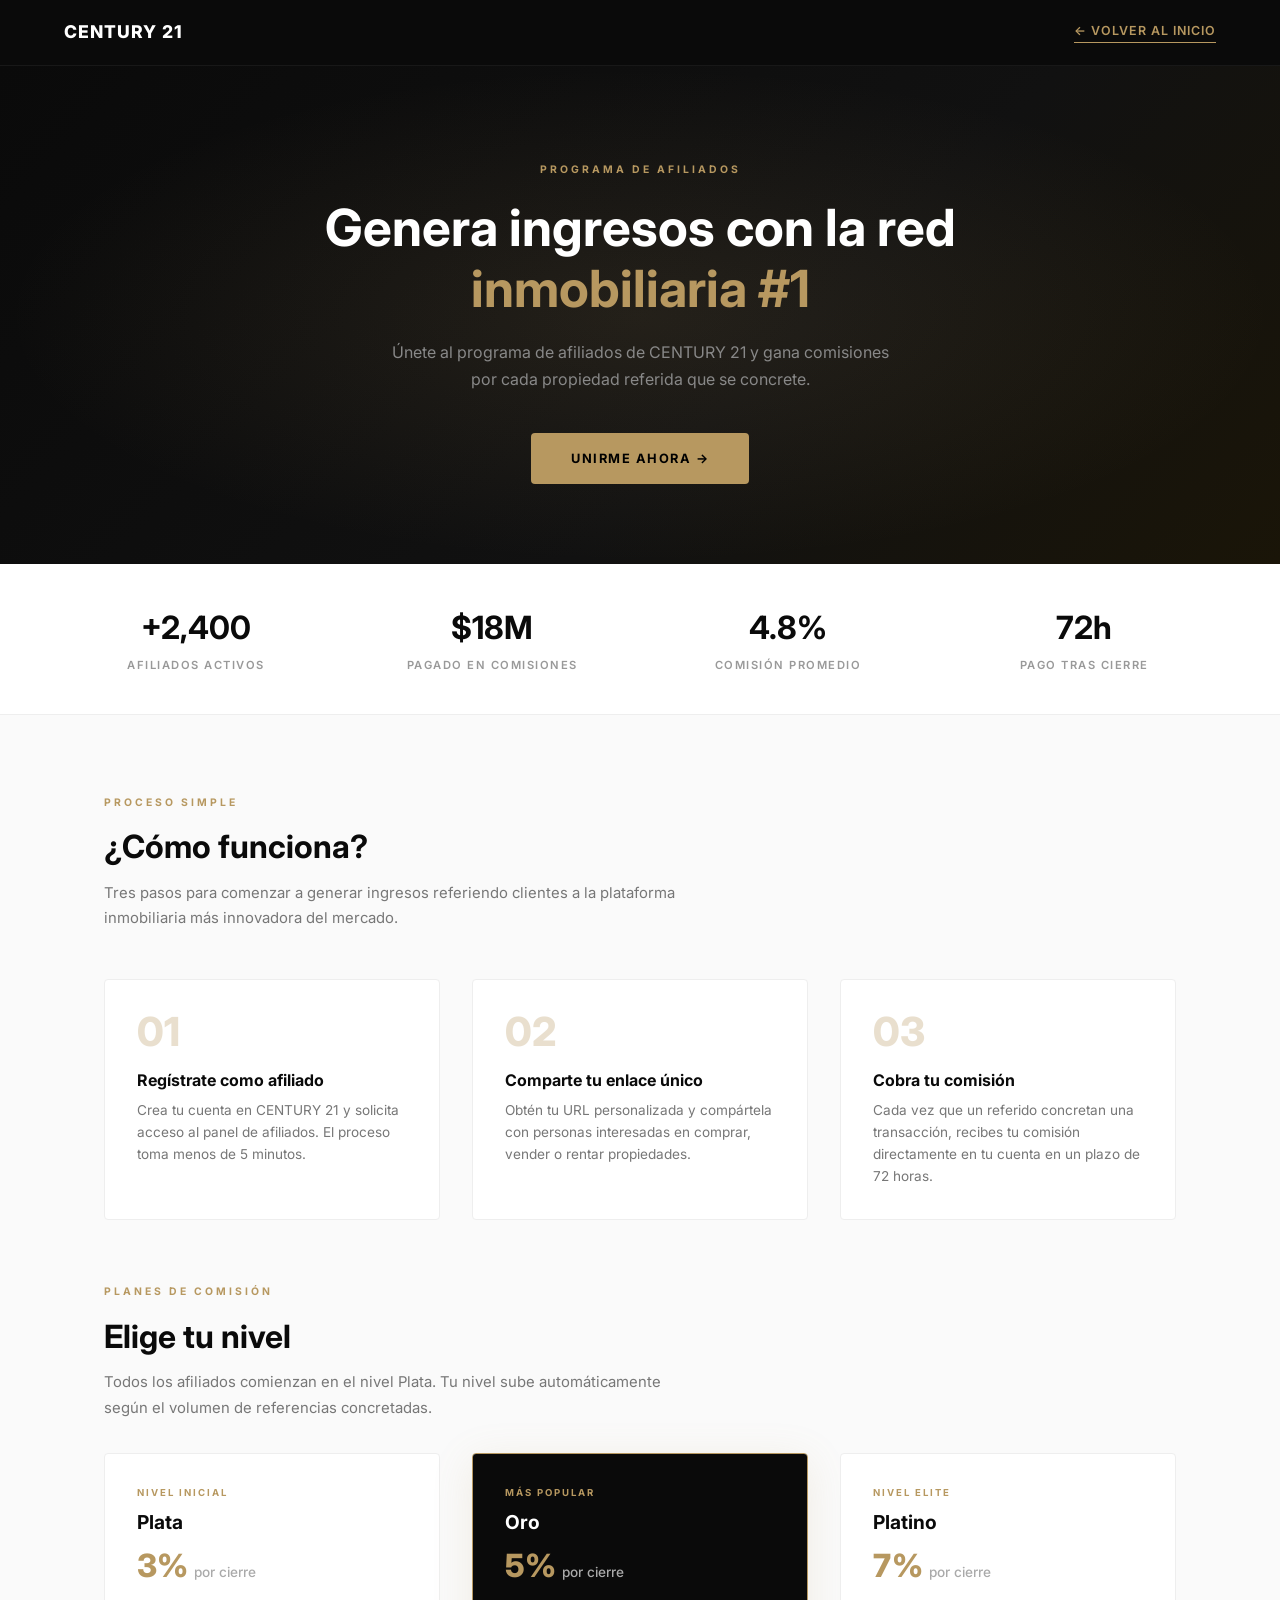
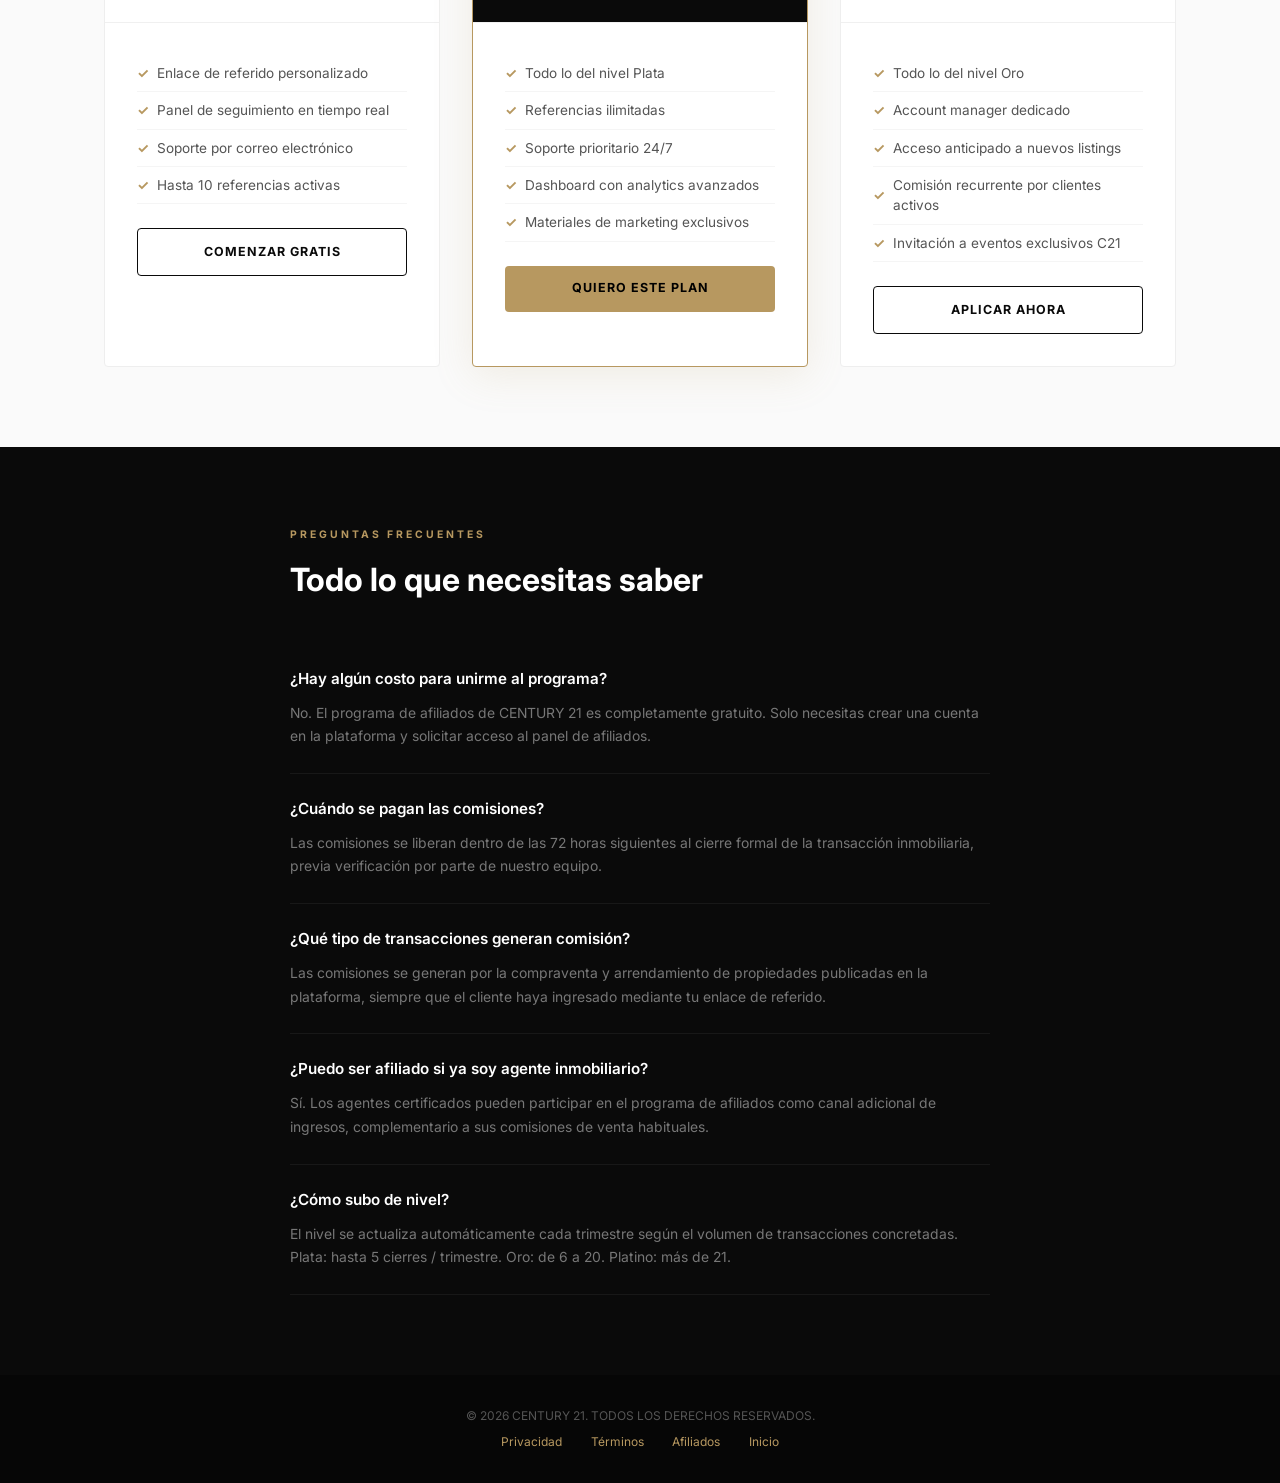
==== afiliados.html @ 6fc6cea0 "actualicé el archivo" ====
<!DOCTYPE html>
<html lang="es">
<head>
    <meta charset="UTF-8">
    <meta name="viewport" content="width=device-width, initial-scale=1.0">
    <title>Afiliados - CENTURY 21</title>
    <meta name="description" content="Programa de afiliados CENTURY 21. Únete a la red inmobiliaria más poderosa y genera ingresos recomendando propiedades.">
    <link rel="preconnect" href="https://fonts.googleapis.com">
    <link rel="preconnect" href="https://fonts.gstatic.com" crossorigin>
    <link href="https://fonts.googleapis.com/css2?family=Inter:wght@300;400;500;600;700&display=swap" rel="stylesheet">
    <link rel="stylesheet" href="styles.css">
    <style>
        :root { --gold: #B79860; --gold-hover: #a08550; --dark: #0A0A0A; }
        body { background: #fafafa; font-family: 'Inter', sans-serif; margin: 0; }

        /* NAV */
        .legal-nav {
            background: var(--dark);
            padding: 1.2rem 5%;
            display: flex;
            align-items: center;
            justify-content: space-between;
            position: sticky; top: 0; z-index: 100;
            border-bottom: 1px solid rgba(255,255,255,0.06);
        }
        .legal-nav-logo { color: #fff; font-weight: 800; font-size: 1.1rem; letter-spacing: 1px; text-decoration: none; }
        .legal-nav-back {
            color: var(--gold); font-size: 0.78rem; font-weight: 600;
            letter-spacing: 1px; text-decoration: none;
            border-bottom: 1px solid var(--gold); padding-bottom: 2px; transition: opacity 0.2s;
        }
        .legal-nav-back:hover { opacity: 0.7; }

        /* HERO */
        .af-hero {
            background: linear-gradient(135deg, var(--dark) 0%, #111 60%, #1a1508 100%);
            padding: 6rem 5% 5rem;
            text-align: center;
            position: relative;
            overflow: hidden;
        }
        .af-hero::before {
            content: '';
            position: absolute;
            inset: 0;
            background: radial-gradient(ellipse at center, rgba(183,152,96,0.12) 0%, transparent 70%);
        }
        .af-hero-label { font-size: 0.65rem; letter-spacing: 3px; font-weight: 700; color: var(--gold); margin-bottom: 1.2rem; position: relative; }
        .af-hero h1 { font-size: 3.2rem; color: #fff; font-weight: 700; margin-bottom: 1.2rem; line-height: 1.2; position: relative; }
        .af-hero h1 span { color: var(--gold); }
        .af-hero p { color: #888; font-size: 1rem; max-width: 500px; margin: 0 auto 2.5rem; line-height: 1.7; position: relative; }
        .af-cta {
            display: inline-block;
            background: var(--gold);
            color: #000;
            font-size: 0.8rem;
            font-weight: 700;
            letter-spacing: 1.5px;
            padding: 1rem 2.5rem;
            border-radius: 4px;
            text-decoration: none;
            transition: all 0.25s ease;
            position: relative;
        }
        .af-cta:hover { background: var(--gold-hover); transform: translateY(-2px); box-shadow: 0 10px 30px rgba(183,152,96,0.3); }

        /* STATS BAR */
        .af-stats {
            background: #fff;
            border-bottom: 1px solid #eee;
            padding: 2.5rem 5%;
            display: grid;
            grid-template-columns: repeat(4, 1fr);
            gap: 2rem;
            text-align: center;
        }
        .af-stat-num { font-size: 2rem; font-weight: 700; color: var(--dark); }
        .af-stat-label { font-size: 0.7rem; letter-spacing: 1.5px; color: #999; margin-top: 0.3rem; font-weight: 600; }

        /* CÓMO FUNCIONA */
        .af-section { padding: 5rem 5%; max-width: 1200px; margin: 0 auto; }
        .af-section-label { font-size: 0.65rem; letter-spacing: 3px; font-weight: 700; color: var(--gold); margin-bottom: 0.8rem; }
        .af-section h2 { font-size: 2rem; font-weight: 700; color: var(--dark); margin-bottom: 0.6rem; }
        .af-section > p { color: #777; font-size: 0.93rem; line-height: 1.7; max-width: 600px; margin-bottom: 3rem; }

        .steps-grid {
            display: grid;
            grid-template-columns: repeat(3, 1fr);
            gap: 2rem;
            margin-bottom: 4rem;
        }
        .step-card {
            background: #fff;
            border: 1px solid #eee;
            padding: 2rem;
            border-radius: 4px;
            transition: box-shadow 0.2s, transform 0.2s;
        }
        .step-card:hover { box-shadow: 0 12px 40px rgba(0,0,0,0.08); transform: translateY(-4px); }
        .step-num {
            font-size: 2.5rem;
            font-weight: 800;
            color: var(--gold);
            opacity: 0.3;
            line-height: 1;
            margin-bottom: 1rem;
        }
        .step-card h3 { font-size: 1rem; font-weight: 700; color: var(--dark); margin-bottom: 0.5rem; }
        .step-card p { font-size: 0.85rem; color: #777; line-height: 1.6; margin: 0; }

        /* PLANES */
        .plans-grid {
            display: grid;
            grid-template-columns: repeat(3, 1fr);
            gap: 2rem;
        }
        .plan-card {
            border: 1px solid #eee;
            border-radius: 4px;
            overflow: hidden;
            background: #fff;
            transition: box-shadow 0.2s;
        }
        .plan-card:hover { box-shadow: 0 16px 50px rgba(0,0,0,0.1); }
        .plan-card.featured {
            border-color: var(--gold);
            box-shadow: 0 8px 40px rgba(183,152,96,0.15);
        }
        .plan-header {
            padding: 2rem;
            border-bottom: 1px solid #f0f0f0;
        }
        .plan-card.featured .plan-header { background: var(--dark); }
        .plan-tag {
            font-size: 0.6rem;
            letter-spacing: 2px;
            font-weight: 700;
            color: var(--gold);
            margin-bottom: 0.5rem;
        }
        .plan-name {
            font-size: 1.2rem;
            font-weight: 700;
            color: var(--dark);
            margin-bottom: 0.3rem;
        }
        .plan-card.featured .plan-name { color: #fff; }
        .plan-commission {
            font-size: 2rem;
            font-weight: 800;
            color: var(--gold);
        }
        .plan-commission span { font-size: 0.85rem; font-weight: 500; color: #aaa; }
        .plan-body { padding: 2rem; }
        .plan-features { list-style: none; padding: 0; margin: 0 0 1.5rem; }
        .plan-features li {
            font-size: 0.85rem;
            color: #555;
            padding: 0.5rem 0;
            border-bottom: 1px solid #f5f5f5;
            display: flex;
            align-items: center;
            gap: 0.5rem;
        }
        .plan-features li::before { content: '✓'; color: var(--gold); font-weight: 700; }
        .plan-btn {
            display: block;
            text-align: center;
            padding: 0.85rem;
            font-size: 0.78rem;
            font-weight: 700;
            letter-spacing: 1px;
            border-radius: 4px;
            text-decoration: none;
            transition: all 0.2s;
        }
        .plan-btn-outline {
            border: 1px solid var(--dark);
            color: var(--dark);
        }
        .plan-btn-outline:hover { background: var(--dark); color: #fff; }
        .plan-btn-gold { background: var(--gold); color: #000; }
        .plan-btn-gold:hover { background: var(--gold-hover); }

        /* FAQ */
        .af-faq { padding: 5rem 5%; background: var(--dark); }
        .af-faq-inner { max-width: 700px; margin: 0 auto; }
        .af-faq .af-section-label { color: var(--gold); }
        .af-faq h2 { color: #fff; font-size: 2rem; margin-bottom: 2.5rem; }
        .faq-item { border-bottom: 1px solid rgba(255,255,255,0.06); padding: 1.5rem 0; }
        .faq-q { font-size: 0.95rem; font-weight: 600; color: #fff; margin-bottom: 0.7rem; }
        .faq-a { font-size: 0.87rem; color: #777; line-height: 1.7; }

        /* FOOTER */
        .legal-footer {
            background: #060606;
            color: #555;
            text-align: center;
            padding: 2rem 5%;
            font-size: 0.75rem;
        }
        .legal-footer a { color: var(--gold); text-decoration: none; margin: 0 0.8rem; }

        @media (max-width: 768px) {
            .af-stats      { grid-template-columns: 1fr 1fr; }
            .steps-grid    { grid-template-columns: 1fr; }
            .plans-grid    { grid-template-columns: 1fr; }
            .af-hero h1    { font-size: 2rem; }
        }
    </style>
</head>
<body>

    <nav class="legal-nav">
        <a href="index.html" class="legal-nav-logo">CENTURY 21</a>
        <a href="index.html" class="legal-nav-back">← VOLVER AL INICIO</a>
    </nav>

    <!-- Hero -->
    <section class="af-hero">
        <div class="af-hero-label">PROGRAMA DE AFILIADOS</div>
        <h1>Genera ingresos con la red<br><span>inmobiliaria #1</span></h1>
        <p>Únete al programa de afiliados de CENTURY 21 y gana comisiones por cada propiedad referida que se concrete.</p>
        <a href="register.html" class="af-cta">UNIRME AHORA →</a>
    </section>

    <!-- Stats -->
    <div class="af-stats">
        <div>
            <div class="af-stat-num">+2,400</div>
            <div class="af-stat-label">AFILIADOS ACTIVOS</div>
        </div>
        <div>
            <div class="af-stat-num">$18M</div>
            <div class="af-stat-label">PAGADO EN COMISIONES</div>
        </div>
        <div>
            <div class="af-stat-num">4.8%</div>
            <div class="af-stat-label">COMISIÓN PROMEDIO</div>
        </div>
        <div>
            <div class="af-stat-num">72h</div>
            <div class="af-stat-label">PAGO TRAS CIERRE</div>
        </div>
    </div>

    <!-- Cómo funciona -->
    <section class="af-section">
        <div class="af-section-label">PROCESO SIMPLE</div>
        <h2>¿Cómo funciona?</h2>
        <p>Tres pasos para comenzar a generar ingresos referiendo clientes a la plataforma inmobiliaria más innovadora del mercado.</p>

        <div class="steps-grid">
            <div class="step-card">
                <div class="step-num">01</div>
                <h3>Regístrate como afiliado</h3>
                <p>Crea tu cuenta en CENTURY 21 y solicita acceso al panel de afiliados. El proceso toma menos de 5 minutos.</p>
            </div>
            <div class="step-card">
                <div class="step-num">02</div>
                <h3>Comparte tu enlace único</h3>
                <p>Obtén tu URL personalizada y compártela con personas interesadas en comprar, vender o rentar propiedades.</p>
            </div>
            <div class="step-card">
                <div class="step-num">03</div>
                <h3>Cobra tu comisión</h3>
                <p>Cada vez que un referido concretan una transacción, recibes tu comisión directamente en tu cuenta en un plazo de 72 horas.</p>
            </div>
        </div>

        <!-- Planes -->
        <div class="af-section-label">PLANES DE COMISIÓN</div>
        <h2>Elige tu nivel</h2>
        <p style="margin-bottom: 2rem;">Todos los afiliados comienzan en el nivel Plata. Tu nivel sube automáticamente según el volumen de referencias concretadas.</p>

        <div class="plans-grid">
            <div class="plan-card">
                <div class="plan-header">
                    <div class="plan-tag">NIVEL INICIAL</div>
                    <div class="plan-name">Plata</div>
                    <div class="plan-commission">3% <span>por cierre</span></div>
                </div>
                <div class="plan-body">
                    <ul class="plan-features">
                        <li>Enlace de referido personalizado</li>
                        <li>Panel de seguimiento en tiempo real</li>
                        <li>Soporte por correo electrónico</li>
                        <li>Hasta 10 referencias activas</li>
                    </ul>
                    <a href="register.html" class="plan-btn plan-btn-outline">COMENZAR GRATIS</a>
                </div>
            </div>

            <div class="plan-card featured">
                <div class="plan-header">
                    <div class="plan-tag">MÁS POPULAR</div>
                    <div class="plan-name">Oro</div>
                    <div class="plan-commission">5% <span>por cierre</span></div>
                </div>
                <div class="plan-body">
                    <ul class="plan-features">
                        <li>Todo lo del nivel Plata</li>
                        <li>Referencias ilimitadas</li>
                        <li>Soporte prioritario 24/7</li>
                        <li>Dashboard con analytics avanzados</li>
                        <li>Materiales de marketing exclusivos</li>
                    </ul>
                    <a href="register.html" class="plan-btn plan-btn-gold">QUIERO ESTE PLAN</a>
                </div>
            </div>

            <div class="plan-card">
                <div class="plan-header">
                    <div class="plan-tag">NIVEL ELITE</div>
                    <div class="plan-name">Platino</div>
                    <div class="plan-commission">7% <span>por cierre</span></div>
                </div>
                <div class="plan-body">
                    <ul class="plan-features">
                        <li>Todo lo del nivel Oro</li>
                        <li>Account manager dedicado</li>
                        <li>Acceso anticipado a nuevos listings</li>
                        <li>Comisión recurrente por clientes activos</li>
                        <li>Invitación a eventos exclusivos C21</li>
                    </ul>
                    <a href="register.html" class="plan-btn plan-btn-outline">APLICAR AHORA</a>
                </div>
            </div>
        </div>
    </section>

    <!-- FAQ -->
    <section class="af-faq">
        <div class="af-faq-inner">
            <div class="af-section-label">PREGUNTAS FRECUENTES</div>
            <h2>Todo lo que necesitas saber</h2>

            <div class="faq-item">
                <div class="faq-q">¿Hay algún costo para unirme al programa?</div>
                <div class="faq-a">No. El programa de afiliados de CENTURY 21 es completamente gratuito. Solo necesitas crear una cuenta en la plataforma y solicitar acceso al panel de afiliados.</div>
            </div>
            <div class="faq-item">
                <div class="faq-q">¿Cuándo se pagan las comisiones?</div>
                <div class="faq-a">Las comisiones se liberan dentro de las 72 horas siguientes al cierre formal de la transacción inmobiliaria, previa verificación por parte de nuestro equipo.</div>
            </div>
            <div class="faq-item">
                <div class="faq-q">¿Qué tipo de transacciones generan comisión?</div>
                <div class="faq-a">Las comisiones se generan por la compraventa y arrendamiento de propiedades publicadas en la plataforma, siempre que el cliente haya ingresado mediante tu enlace de referido.</div>
            </div>
            <div class="faq-item">
                <div class="faq-q">¿Puedo ser afiliado si ya soy agente inmobiliario?</div>
                <div class="faq-a">Sí. Los agentes certificados pueden participar en el programa de afiliados como canal adicional de ingresos, complementario a sus comisiones de venta habituales.</div>
            </div>
            <div class="faq-item">
                <div class="faq-q">¿Cómo subo de nivel?</div>
                <div class="faq-a">El nivel se actualiza automáticamente cada trimestre según el volumen de transacciones concretadas. Plata: hasta 5 cierres / trimestre. Oro: de 6 a 20. Platino: más de 21.</div>
            </div>
        </div>
    </section>

    <footer class="legal-footer">
        <p>&copy; 2026 CENTURY 21. TODOS LOS DERECHOS RESERVADOS.</p>
        <p style="margin-top:0.5rem;">
            <a href="privacidad.html">Privacidad</a>
            <a href="terminos.html">Términos</a>
            <a href="afiliados.html">Afiliados</a>
            <a href="index.html">Inicio</a>
        </p>
    </footer>

</body>
</html>
---- styles.css ----
:root {
    --gold: #B79860;
    --gold-hover: #9c8050;
    --dark-gray: #1a1a1a;
    --medium-gray: #333333;
    --light-gray: #f5f5f5;
    --border-gray: #e0e0e0;
    --white: #ffffff;
    --black: #000000;
    --ai-bg: #2C2C2C;
    --ai-panel: #1A1A1A;
}

* {
    margin: 0;
    padding: 0;
    box-sizing: border-box;
}

body {
    font-family: 'Inter', sans-serif;
    color: var(--dark-gray);
    background-color: var(--white);
    line-height: 1.5;
}

a {
    text-decoration: none;
    color: inherit;
}

/* ==========================================================================
   LOGIN PAGE (ESTATE ARCHITECT)
   ========================================================================== */
.login-body {
    background-color: var(--white);
    height: 100vh;
    overflow: hidden;
}

.login-container {
    display: flex;
    height: 100vh;
}

/* Left Side - Image */
.login-left {
    flex: 1.2;
    background: url('https://images.unsplash.com/photo-1600596542815-ffad4c1539a9?q=80&w=2000&auto=format&fit=crop') no-repeat center center/cover;
    position: relative;
    display: flex;
    flex-direction: column;
    justify-content: space-between;
    padding: 4rem;
    color: var(--white);
}

.login-left::before {
    content: '';
    position: absolute;
    top: 0;
    left: 0;
    right: 0;
    bottom: 0;
    background: linear-gradient(to right, rgba(0, 0, 0, 0.6) 0%, rgba(0, 0, 0, 0.2) 100%);
    z-index: 1;
}

.login-left-content {
    position: relative;
    z-index: 2;
    margin-top: auto;
    margin-bottom: auto;
    max-width: 600px;
}

.login-left-content h1 {
    font-size: 3.5rem;
    font-weight: 700;
    line-height: 1.1;
    margin-bottom: 1.5rem;
}

.login-left-content p {
    font-size: 1.1rem;
    opacity: 0.9;
    margin-bottom: 3rem;
    max-width: 450px;
}

.private-collection {
    display: flex;
    align-items: center;
    font-size: 0.8rem;
    letter-spacing: 2px;
    font-weight: 600;
}

.private-collection .line {
    width: 40px;
    height: 1px;
    background-color: var(--gold);
    margin-right: 15px;
}

.login-footer {
    position: relative;
    z-index: 2;
    font-size: 0.7rem;
    letter-spacing: 1px;
    opacity: 0.6;
}

/* Right Side - Form */
.login-right {
    flex: 0.8;
    background-color: var(--white);
    display: flex;
    align-items: center;
    justify-content: center;
    padding: 3rem;
}

.login-form-container {
    width: 100%;
    max-width: 400px;
}

.login-logo {
    margin-bottom: 4rem;
}

.login-logo h2 {
    font-size: 1.5rem;
    font-weight: 700;
    letter-spacing: 1px;
}

.logo-underline {
    width: 30px;
    height: 2px;
    background-color: var(--gold);
    margin-top: 5px;
}

.login-header {
    margin-bottom: 2.5rem;
}

.login-header h3 {
    font-size: 1.5rem;
    font-weight: 600;
    margin-bottom: 0.5rem;
}

.login-header p {
    color: #666;
    font-size: 0.9rem;
}

.form-group {
    margin-bottom: 1.5rem;
}

.label-row {
    display: flex;
    justify-content: space-between;
    align-items: center;
}

.form-group label {
    display: block;
    font-size: 0.75rem;
    font-weight: 700;
    letter-spacing: 1px;
    margin-bottom: 0.5rem;
}

.forgot-link {
    font-size: 0.7rem;
    color: var(--gold);
    font-weight: 600;
}

.form-group input {
    width: 100%;
    padding: 0.8rem 0;
    border: none;
    border-bottom: 1px solid var(--border-gray);
    font-size: 1rem;
    font-family: inherit;
    outline: none;
    transition: border-color 0.3s;
}

.form-group input:focus {
    border-bottom-color: var(--dark-gray);
}

.btn-login {
    width: 100%;
    background: linear-gradient(135deg, var(--gold) 0%, var(--gold-hover) 100%);
    color: var(--white);
    border: none;
    border-radius: 6px;
    padding: 1rem;
    font-size: 0.85rem;
    font-weight: 700;
    letter-spacing: 1px;
    cursor: pointer;
    margin-top: 1rem;
    transition: all 0.3s ease;
    box-shadow: 0 4px 15px rgba(183, 152, 96, 0.3);
}

.btn-login:hover {
    background: linear-gradient(135deg, var(--gold-hover) 0%, #856a3e 100%);
    box-shadow: 0 6px 20px rgba(183, 152, 96, 0.4);
    transform: translateY(-2px);
}

.divider {
    text-align: center;
    margin: 2rem 0;
    position: relative;
}

.divider::before {
    content: '';
    position: absolute;
    top: 50%;
    left: 0;
    right: 0;
    height: 1px;
    background-color: var(--border-gray);
    z-index: 1;
}

.divider span {
    background-color: var(--white);
    padding: 0 15px;
    color: #999;
    font-size: 0.7rem;
    letter-spacing: 1px;
    position: relative;
    z-index: 2;
}

.social-login {
    display: flex;
    gap: 1rem;
}

.btn-social {
    flex: 1;
    display: flex;
    align-items: center;
    justify-content: center;
    gap: 10px;
    background: var(--white);
    border: 1px solid var(--border-gray);
    border-radius: 6px;
    padding: 0.8rem;
    font-size: 0.8rem;
    font-weight: 600;
    cursor: pointer;
    transition: all 0.3s ease;
    box-shadow: 0 2px 8px rgba(0, 0, 0, 0.04);
}

.btn-social:hover {
    background: var(--light-gray);
    box-shadow: 0 4px 12px rgba(0, 0, 0, 0.08);
    transform: translateY(-1px);
}

.apply-membership {
    text-align: center;
    margin-top: 3rem;
    font-size: 0.85rem;
    color: #666;
}

.apply-membership a {
    color: var(--dark-gray);
    font-weight: 600;
    text-decoration: underline;
}

/* ==========================================================================
   HOME PAGE (LUXE ESTATE - LIGHT THEME)
   ========================================================================== */
.navbar-light {
    display: flex;
    justify-content: space-between;
    align-items: center;
    padding: 1.5rem 5%;
    background-color: var(--white);
    border-bottom: 1px solid var(--border-gray);
    position: sticky;
    top: 0;
    z-index: 100;
}

.logo-light {
    font-size: 1.4rem;
    font-weight: 800;
    letter-spacing: -0.5px;
}

.nav-links-light {
    display: flex;
    list-style: none;
    gap: 2rem;
}

.nav-links-light a {
    font-size: 0.85rem;
    font-weight: 600;
    letter-spacing: 1px;
    color: var(--dark-gray);
}

.nav-actions {
    display: flex;
    align-items: center;
    gap: 1.5rem;
}

.btn-gold {
    background: linear-gradient(135deg, var(--gold) 0%, var(--gold-hover) 100%);
    color: var(--white);
    border: none;
    border-radius: 6px;
    padding: 0.6rem 1.5rem;
    font-size: 0.85rem;
    font-weight: 700;
    letter-spacing: 1px;
    cursor: pointer;
    transition: all 0.3s ease;
    box-shadow: 0 4px 15px rgba(183, 152, 96, 0.3);
}

.btn-gold:hover {
    background: linear-gradient(135deg, var(--gold-hover) 0%, #856a3e 100%);
    box-shadow: 0 6px 20px rgba(183, 152, 96, 0.4);
    transform: translateY(-2px);
}

.user-icon {
    color: var(--dark-gray);
}

/* Hero Light */
.hero-light {
    height: 70vh;
    min-height: 500px;
    background: url('https://images.unsplash.com/photo-1512917774080-9991f1c4c750?q=80&w=2000&auto=format&fit=crop') no-repeat center center/cover;
    position: relative;
    display: flex;
    align-items: center;
    justify-content: center;
}

.hero-overlay {
    position: absolute;
    top: 0;
    left: 0;
    right: 0;
    bottom: 0;
    background: rgba(0, 0, 0, 0.3);
}

.hero-content-light {
    position: relative;
    z-index: 2;
    text-align: center;
    width: 100%;
    max-width: 800px;
}

.hero-content-light h1 {
    color: var(--white);
    font-size: 3rem;
    font-weight: 700;
    margin-bottom: 2rem;
}

.main-search-wrapper {
    display: flex;
    flex-direction: column;
    align-items: center;
    gap: 1.5rem;
}

.search-bar-white {
    background: var(--white);
    width: 100%;
    max-width: 600px;
    display: flex;
    align-items: center;
    padding: 0.5rem;
    border-radius: 4px;
    cursor: pointer;
}

.search-icon-dark {
    width: 20px;
    height: 20px;
    margin: 0 15px;
    color: var(--dark-gray);
}

.search-bar-white input {
    flex: 1;
    border: none;
    outline: none;
    font-size: 1.1rem;
    font-family: inherit;
    cursor: pointer;
}

.btn-dark-search {
    background: linear-gradient(135deg, var(--dark-gray) 0%, #000 100%);
    color: var(--white);
    border: none;
    border-radius: 6px;
    padding: 0.8rem 2rem;
    font-weight: 700;
    letter-spacing: 1px;
    cursor: pointer;
    transition: all 0.3s ease;
    box-shadow: 0 4px 15px rgba(0, 0, 0, 0.3);
}

.btn-dark-search:hover {
    background: #000;
    box-shadow: 0 6px 20px rgba(0, 0, 0, 0.4);
    transform: translateY(-2px);
}

/* Advanced filters */
.advanced-filters {
    display: flex;
    gap: 10px;
    width: 100%;
    max-width: 800px;
    margin-top: -5px;
    justify-content: center;
    flex-wrap: wrap;
}

.filter-select {
    padding: 0.6rem 1rem;
    border: 1px solid rgba(255, 255, 255, 0.3);
    background: rgba(0, 0, 0, 0.4);
    color: var(--white);
    border-radius: 4px;
    font-size: 0.85rem;
    font-family: inherit;
    outline: none;
    cursor: pointer;
    backdrop-filter: blur(5px);
    appearance: none;
    background-image: url("data:image/svg+xml,%3Csvg xmlns='http://www.w3.org/2000/svg' width='12' height='12' viewBox='0 0 24 24' fill='none' stroke='white' stroke-width='2'%3E%3Cpolyline points='6 9 12 15 18 9'%3E%3C/polyline%3E%3C/svg%3E");
    background-repeat: no-repeat;
    background-position: right 10px center;
    padding-right: 30px;
    transition: all 0.3s;
}

.filter-select:hover {
    background: rgba(0, 0, 0, 0.6);
    border-color: rgba(255, 255, 255, 0.5);
}

.filter-select option {
    background: var(--dark-gray);
    color: var(--white);
}

.btn-gold-search {
    background: linear-gradient(135deg, var(--gold) 0%, var(--gold-hover) 100%);
    color: var(--white);
    border: none;
    border-radius: 4px;
    padding: 0.6rem 1.5rem;
    font-weight: 700;
    font-size: 0.85rem;
    letter-spacing: 1px;
    cursor: pointer;
    transition: all 0.3s ease;
}

.btn-gold-search:hover {
    transform: translateY(-1px);
    box-shadow: 0 4px 10px rgba(183, 152, 96, 0.4);
}

.filter-buttons {
    display: flex;
    gap: 1rem;
}

.filter-btn {
    background: transparent;
    border: 1px solid rgba(255, 255, 255, 0.5);
    color: var(--white);
    padding: 0.6rem 2rem;
    font-size: 0.8rem;
    font-weight: 600;
    letter-spacing: 1px;
    cursor: pointer;
    transition: all 0.3s;
}

.filter-btn.active,
.filter-btn:hover {
    background: var(--gold);
    border-color: var(--gold);
}

/* Featured Section */
.featured-section {
    padding: 5rem 5%;
    max-width: 1400px;
    margin: 0 auto;
    background: #FAFAFA;
}

.featured-header {
    display: flex;
    justify-content: space-between;
    align-items: flex-end;
    margin-bottom: 3rem;
}

.featured-header h2 {
    font-size: 1.2rem;
    letter-spacing: 2px;
    margin-bottom: 0.5rem;
}

.featured-header p {
    color: #666;
    font-size: 0.9rem;
}

.view-all {
    font-size: 0.8rem;
    font-weight: 700;
    letter-spacing: 1px;
    border-bottom: 1px solid var(--dark-gray);
    padding-bottom: 2px;
}

/* Asymmetric Grid */
.asymmetric-grid {
    display: grid;
    grid-template-columns: 2fr 1fr;
    gap: 2rem;
}

.property-card-large {
    background: var(--white);
    border: 1px solid var(--border-gray);
    display: flex;
    flex-direction: column;
}

.card-img-large {
    position: relative;
    height: 400px;
}

.card-img-large img {
    width: 100%;
    height: 100%;
    object-fit: cover;
}

.badge-black {
    position: absolute;
    top: 20px;
    left: 20px;
    background: var(--dark-gray);
    color: var(--white);
    padding: 5px 10px;
    font-size: 0.7rem;
    font-weight: 700;
    letter-spacing: 1px;
}

.card-info-large {
    padding: 2rem;
}

.card-price-row {
    display: flex;
    justify-content: space-between;
    align-items: center;
    margin-bottom: 0.5rem;
}

.card-price-row h3 {
    font-size: 1.8rem;
    font-weight: 600;
}

.heart-icon {
    cursor: pointer;
    color: var(--dark-gray);
}

.card-info-large p {
    color: #666;
    margin-bottom: 2rem;
}

.card-amenities {
    display: flex;
    gap: 2rem;
    border-top: 1px solid var(--border-gray);
    padding-top: 1.5rem;
    font-size: 0.8rem;
    font-weight: 600;
    color: var(--dark-gray);
}

.small-cards-wrapper {
    display: flex;
    flex-direction: column;
    gap: 2rem;
}

.property-card-small {
    background: var(--white);
    border: 1px solid var(--border-gray);
}

.card-img-small {
    position: relative;
    height: 200px;
}

.card-img-small img {
    width: 100%;
    height: 100%;
    object-fit: cover;
}

.badge-gold {
    position: absolute;
    top: 15px;
    left: 15px;
    background: var(--gold);
    color: var(--white);
    padding: 3px 8px;
    font-size: 0.65rem;
    font-weight: 700;
    letter-spacing: 1px;
}

.card-info-small {
    padding: 1.5rem;
}

.card-info-small h4 {
    font-size: 1.3rem;
    margin-bottom: 0.2rem;
}

.card-info-small p {
    font-size: 0.85rem;
    color: #666;
    margin-bottom: 1rem;
}

.card-amenities-small {
    display: flex;
    gap: 1rem;
    font-size: 0.7rem;
    font-weight: 600;
    color: #888;
}

/* Footer Light */
.footer-dark {
    background-color: #0A0A0A;
    color: var(--white);
    padding: 4rem 5%;
}

.footer-container {
    display: flex;
    justify-content: space-between;
    align-items: center;
    font-size: 0.7rem;
    letter-spacing: 1px;
}

.footer-logo {
    font-weight: 800;
    font-size: 1.2rem;
    letter-spacing: 0;
}

.footer-links {
    display: flex;
    gap: 2rem;
}

.footer-links a {
    color: #888;
    transition: color 0.3s;
}

.footer-links a:hover {
    color: var(--white);
}

.footer-copy {
    color: #555;
}

/* ==========================================================================
   AI SEMANTIC SEARCH MODAL (DARK THEME)
   ========================================================================== */
.ai-modal {
    position: fixed;
    top: 0;
    left: 0;
    right: 0;
    bottom: 0;
    background-color: var(--ai-bg);
    color: var(--white);
    z-index: 999;
    display: flex;
    flex-direction: column;
    opacity: 1;
    transition: opacity 0.3s ease;
}

.ai-modal.hidden {
    opacity: 0;
    pointer-events: none;
}

.ai-modal-content {
    width: 100%;
    height: 100%;
    display: flex;
    flex-direction: column;
    position: relative;
}

.close-modal {
    position: absolute;
    top: 20px;
    right: 30px;
    background: transparent;
    border: none;
    color: var(--white);
    font-size: 2rem;
    cursor: pointer;
    z-index: 10;
}

.ai-header {
    display: flex;
    justify-content: space-between;
    padding: 1.5rem 5%;
    border-bottom: 1px solid rgba(255, 255, 255, 0.05);
}

.logo-white {
    font-size: 1.4rem;
    font-weight: 800;
}

.nav-links-ai {
    display: flex;
    gap: 2rem;
    font-size: 0.85rem;
    font-weight: 600;
    letter-spacing: 1px;
    color: #888;
}

.nav-links-ai .active {
    color: var(--gold);
    border-bottom: 2px solid var(--gold);
    padding-bottom: 1.5rem;
    margin-bottom: -1.5rem;
}

.ai-body {
    flex: 1;
    display: flex;
    flex-direction: column;
    align-items: center;
    justify-content: center;
    padding: 2rem 5%;
    max-width: 800px;
    margin: 0 auto;
    text-align: center;
}

.ai-body h2 {
    font-size: 3.5rem;
    font-weight: 700;
    margin-bottom: 1rem;
}

.ai-body p {
    font-size: 1.1rem;
    color: #aaa;
    margin-bottom: 3rem;
    max-width: 600px;
}

.ai-search-box {
    background: var(--ai-panel);
    border: 1px solid rgba(255, 255, 255, 0.1);
    border-radius: 8px;
    display: flex;
    align-items: center;
    width: 100%;
    padding: 0.5rem 1rem;
    margin-bottom: 2rem;
    box-shadow: 0 10px 30px rgba(0, 0, 0, 0.5);
}

.ai-search-box input {
    flex: 1;
    background: transparent;
    border: none;
    color: var(--white);
    font-size: 1.1rem;
    padding: 0.8rem 1rem;
    outline: none;
    font-family: inherit;
}

.btn-arrow-gold {
    background: var(--gold);
    border: none;
    border-radius: 4px;
    width: 40px;
    height: 40px;
    display: flex;
    align-items: center;
    justify-content: center;
    cursor: pointer;
    transition: background 0.3s;
}

.btn-arrow-gold:hover {
    background: var(--gold-hover);
}

/* Matches Panel */
.semantic-matches {
    width: 100%;
    background: var(--ai-panel);
    border: 1px solid rgba(255, 255, 255, 0.05);
    border-radius: 8px;
    overflow: hidden;
    text-align: left;
}

.matches-header {
    font-size: 0.75rem;
    font-weight: 700;
    letter-spacing: 1px;
    color: #888;
    padding: 1rem 1.5rem;
    border-bottom: 1px solid rgba(255, 255, 255, 0.05);
}

.matches-grid {
    display: grid;
    grid-template-columns: 1fr 1fr;
    border-bottom: 1px solid rgba(255, 255, 255, 0.05);
}

.match-card {
    display: flex;
    padding: 1.5rem;
    gap: 1rem;
    border-right: 1px solid rgba(255, 255, 255, 0.05);
    transition: background 0.3s;
    cursor: pointer;
}

.match-card:hover {
    background: rgba(255, 255, 255, 0.02);
}

.match-img {
    width: 60px;
    height: 60px;
    border-radius: 4px;
    object-fit: cover;
}

.match-info h5 {
    color: var(--gold);
    font-size: 0.75rem;
    letter-spacing: 1px;
    margin-bottom: 0.2rem;
}

.match-info h4 {
    font-size: 1rem;
    margin-bottom: 0.2rem;
}

.match-info p {
    font-size: 0.8rem;
    color: #888;
    margin: 0;
}

.matches-footer {
    display: flex;
    justify-content: space-between;
    padding: 1rem 1.5rem;
    font-size: 0.8rem;
    color: #888;
}

.matches-footer kbd {
    background: rgba(255, 255, 255, 0.1);
    padding: 2px 6px;
    border-radius: 3px;
    font-family: inherit;
    font-size: 0.7rem;
}

.matches-footer a {
    color: var(--gold);
    font-weight: 600;
    letter-spacing: 1px;
}

/* ==========================================================================
   ALL PROPERTIES SECTION
   ========================================================================== */
.all-properties-section {
    padding: 5rem 5%;
    max-width: 1400px;
    margin: 0 auto;
    background: #FAFAFA;
}

.all-properties-section.hidden {
    display: none;
}

.properties-header {
    display: flex;
    justify-content: space-between;
    align-items: center;
    margin-bottom: 3rem;
    border-bottom: 1px solid var(--border-gray);
    padding-bottom: 1rem;
}

.property-grid {
    display: grid;
    grid-template-columns: repeat(auto-fill, minmax(300px, 1fr));
    gap: 2rem;
}

/* ==========================================================================
   PROPERTY DETAILS MODAL
   ========================================================================== */
.property-details-content {
    background: var(--white);
    color: var(--dark-gray);
    width: 90%;
    max-width: 1000px;
    margin: 5vh auto;
    border-radius: 8px;
    overflow: hidden;
    position: relative;
    max-height: 90vh;
    overflow-y: auto;
}

.property-details-content .close-modal {
    color: var(--dark-gray);
    background: var(--white);
    border-radius: 50%;
    width: 40px;
    height: 40px;
    display: flex;
    align-items: center;
    justify-content: center;
    box-shadow: 0 2px 10px rgba(0, 0, 0, 0.1);
}

.details-layout {
    display: flex;
    flex-direction: column;
}

@media (min-width: 768px) {
    .details-layout {
        flex-direction: row;
    }
}

.details-image-container {
    flex: 1;
    position: relative;
    min-height: 300px;
}

.details-image-container img {
    width: 100%;
    height: 100%;
    object-fit: cover;
    position: absolute;
    top: 0;
    left: 0;
    right: 0;
    bottom: 0;
}

.detail-badges {
    position: absolute;
    top: 20px;
    left: 20px;
    display: flex;
    gap: 10px;
}

.details-info-container {
    flex: 1;
    padding: 3rem;
}

.details-info-container h2 {
    font-size: 2rem;
    margin-bottom: 0.5rem;
}

.detail-location {
    color: #666;
    margin-bottom: 1.5rem;
}

.detail-price {
    font-size: 1.8rem;
    color: var(--gold);
    margin-bottom: 2rem;
}

.detail-amenities {
    display: flex;
    gap: 2rem;
    padding: 1.5rem 0;
    border-top: 1px solid var(--border-gray);
    border-bottom: 1px solid var(--border-gray);
    margin-bottom: 2rem;
}

.amenity-item {
    font-weight: 600;
    font-size: 0.9rem;
}

.detail-description h4 {
    margin-bottom: 1rem;
    font-size: 1.1rem;
}

.detail-description p {
    color: #555;
    line-height: 1.6;
    margin-bottom: 2rem;
}

.detail-tags {
    display: flex;
    flex-wrap: wrap;
    gap: 10px;
    margin-bottom: 2rem;
}

.detail-tags span {
    background: #f0f0f0;
    padding: 5px 10px;
    border-radius: 4px;
    font-size: 0.8rem;
    font-weight: 600;
}

.detail-action-btn {
    width: 100%;
    padding: 1rem;
    font-size: 1rem;
}

@media (max-width: 768px) {
    .login-container {
        flex-direction: column;
    }

    .login-left {
        padding: 2rem;
    }

    .asymmetric-grid {
        grid-template-columns: 1fr;
    }

    .matches-grid {
        grid-template-columns: 1fr;
    }

    .match-card {
        border-right: none;
        border-bottom: 1px solid rgba(255, 255, 255, 0.05);
    }

    .footer-container {
        flex-direction: column;
        gap: 1.5rem;
        text-align: center;
    }

    .details-image-container {
        position: relative;
        height: 300px;
    }
}

/* ==========================================================================
   ACCOUNT STYLES — Se agrega al final de styles.css
   ========================================================================== */

/* ------------------------------------------------------------------
   NAVBAR — Usuario no autenticado
   ------------------------------------------------------------------ */
.btn-register-nav {
    font-size: 0.85rem;
    font-weight: 600;
    letter-spacing: 1px;
    color: var(--dark-gray);
    border-bottom: 1px solid var(--dark-gray);
    padding-bottom: 2px;
    transition: opacity 0.3s;
}

.btn-register-nav:hover {
    opacity: 0.6;
}

/* ------------------------------------------------------------------
   AVATAR + DROPDOWN DE USUARIO
   ------------------------------------------------------------------ */
.user-menu-wrapper {
    position: relative;
}

.user-avatar {
    width: 38px;
    height: 38px;
    border-radius: 50%;
    color: #fff;
    font-size: 0.75rem;
    font-weight: 700;
    letter-spacing: 0.5px;
    display: flex;
    align-items: center;
    justify-content: center;
    cursor: pointer;
    user-select: none;
    transition: transform 0.2s, box-shadow 0.2s;
    box-shadow: 0 2px 10px rgba(0, 0, 0, 0.15);
}

.user-avatar:hover {
    transform: scale(1.05);
    box-shadow: 0 4px 15px rgba(0, 0, 0, 0.2);
}

.user-dropdown {
    position: absolute;
    top: calc(100% + 12px);
    right: 0;
    background: var(--white);
    border: 1px solid var(--border-gray);
    border-radius: 8px;
    min-width: 220px;
    box-shadow: 0 10px 40px rgba(0, 0, 0, 0.12);
    opacity: 0;
    pointer-events: none;
    transform: translateY(-8px);
    transition: opacity 0.2s, transform 0.2s;
    z-index: 200;
    overflow: hidden;
}

.user-dropdown.open {
    opacity: 1;
    pointer-events: all;
    transform: translateY(0);
}

.user-dropdown-header {
    padding: 1rem 1.2rem;
    border-bottom: 1px solid var(--border-gray);
    display: flex;
    flex-direction: column;
    gap: 6px;
    background: var(--light-gray);
}

.user-dropdown-header strong {
    font-size: 0.9rem;
    font-weight: 700;
}

.account-badge {
    display: inline-block;
    color: #fff;
    font-size: 0.65rem;
    font-weight: 700;
    letter-spacing: 1px;
    padding: 2px 8px;
    border-radius: 20px;
    width: fit-content;
}

.user-dropdown a {
    display: block;
    padding: 0.7rem 1.2rem;
    font-size: 0.82rem;
    font-weight: 500;
    color: var(--dark-gray);
    transition: background 0.2s;
}

.user-dropdown a:hover {
    background: var(--light-gray);
}

.dropdown-divider {
    height: 1px;
    background: var(--border-gray);
    margin: 4px 0;
}

.logout-link {
    color: #c0392b !important;
    font-weight: 600 !important;
}

/* ------------------------------------------------------------------
   BANNER DE BIENVENIDA
   ------------------------------------------------------------------ */
.account-banner {
    border-bottom: 1px solid var(--border-gray);
    padding: 0.8rem 5%;
    animation: slideDown 0.4s ease;
}

@keyframes slideDown {
    from {
        opacity: 0;
        transform: translateY(-10px);
    }

    to {
        opacity: 1;
        transform: translateY(0);
    }
}

.cuenta-banner-comprador {
    background: linear-gradient(135deg, #eaf4ff 0%, #f0f8ff 100%);
}

.cuenta-banner-vendedor {
    background: linear-gradient(135deg, #eafff0 0%, #f0fff5 100%);
}

.cuenta-banner-agente {
    background: linear-gradient(135deg, #f5eaff 0%, #faf0ff 100%);
}

.cuenta-banner-inversionista {
    background: linear-gradient(135deg, #fffbea 0%, #fffdf0 100%);
}

.banner-inner {
    display: flex;
    justify-content: space-between;
    align-items: center;
    flex-wrap: wrap;
    gap: 1rem;
}

.banner-left {
    display: flex;
    align-items: baseline;
    gap: 6px;
}

.banner-greeting {
    font-size: 0.85rem;
    color: #888;
    font-weight: 500;
}

.banner-name {
    font-size: 0.95rem;
    font-weight: 700;
    color: var(--dark-gray);
}

.banner-stats {
    display: flex;
    gap: 2.5rem;
}

.stat-item {
    display: flex;
    flex-direction: column;
    align-items: center;
    gap: 2px;
}

.stat-num {
    font-size: 1.1rem;
    font-weight: 700;
    color: var(--dark-gray);
}

.stat-label {
    font-size: 0.68rem;
    color: #999;
    letter-spacing: 0.5px;
    white-space: nowrap;
}

/* ------------------------------------------------------------------
   BANNER DE PUBLICAR (Vendedor)
   ------------------------------------------------------------------ */
.publish-banner {
    max-width: 1400px;
    margin: -1rem auto 0;
    padding: 0 5% 2rem;
    animation: slideDown 0.4s ease;
}

.publish-banner-inner {
    background: linear-gradient(135deg, #1a1a1a 0%, #2d2d2d 100%);
    color: #fff;
    border-radius: 8px;
    padding: 1.5rem 2rem;
    display: flex;
    justify-content: space-between;
    align-items: center;
    gap: 1rem;
    flex-wrap: wrap;
}

.publish-banner-inner strong {
    display: block;
    font-size: 1rem;
    margin-bottom: 4px;
}

.publish-banner-inner span {
    font-size: 0.85rem;
    color: #aaa;
}

/* ------------------------------------------------------------------
   PANEL DE CUENTA (sección dinámica por tipo)
   ------------------------------------------------------------------ */
.account-panel {
    padding: 4rem 5%;
    max-width: 1400px;
    margin: 0 auto;
    animation: fadeIn 0.5s ease;
}

@keyframes fadeIn {
    from {
        opacity: 0;
        transform: translateY(20px);
    }

    to {
        opacity: 1;
        transform: translateY(0);
    }
}

.panel-header {
    display: flex;
    justify-content: space-between;
    align-items: center;
    margin-bottom: 2rem;
    padding-bottom: 1rem;
    border-bottom: 1px solid var(--border-gray);
}

.panel-header h2 {
    font-size: 1.1rem;
    letter-spacing: 2px;
}

.panel-header p {
    font-size: 0.85rem;
    color: #888;
    margin-top: 4px;
}

.panel-subtitle {
    font-size: 0.85rem;
    color: #888;
}

.btn-sm {
    padding: 0.5rem 1.2rem;
    font-size: 0.78rem;
}

/* ------------------------------------------------------------------
   PANEL COMPRADOR — Visitas
   ------------------------------------------------------------------ */
.favorito-empty {
    text-align: center;
    padding: 3rem;
    background: var(--light-gray);
    border-radius: 8px;
    color: #888;
}

.favorito-empty span {
    font-size: 2.5rem;
    display: block;
    margin-bottom: 1rem;
}

.visitas-grid {
    display: flex;
    flex-direction: column;
    gap: 1rem;
}

.visita-card {
    display: flex;
    align-items: center;
    gap: 1.5rem;
    background: var(--white);
    border: 1px solid var(--border-gray);
    border-radius: 8px;
    padding: 1.2rem 1.5rem;
}

.visita-icon {
    font-size: 1.5rem;
}

.visita-info {
    flex: 1;
    display: flex;
    flex-direction: column;
    gap: 3px;
}

.visita-info strong {
    font-size: 0.95rem;
}

.visita-info span {
    font-size: 0.82rem;
    color: #888;
}

.btn-visita-cancel {
    background: transparent;
    border: 1px solid #ddd;
    border-radius: 4px;
    padding: 0.4rem 0.9rem;
    font-size: 0.78rem;
    cursor: pointer;
    color: #888;
    transition: all 0.2s;
}

.btn-visita-cancel:hover {
    border-color: #c0392b;
    color: #c0392b;
}

/* ------------------------------------------------------------------
   PANEL VENDEDOR — Mis Propiedades
   ------------------------------------------------------------------ */
.mis-propiedades-grid {
    display: grid;
    grid-template-columns: repeat(auto-fill, minmax(280px, 1fr));
    gap: 1.5rem;
}

.mi-propiedad-card {
    background: var(--white);
    border: 1px solid var(--border-gray);
    border-radius: 8px;
    padding: 1.5rem;
    display: flex;
    flex-direction: column;
    gap: 1rem;
    transition: box-shadow 0.3s;
}

.mi-propiedad-card:hover {
    box-shadow: 0 4px 20px rgba(0, 0, 0, 0.08);
}

.mp-header {
    display: flex;
    justify-content: space-between;
    align-items: flex-start;
    gap: 0.5rem;
}

.mp-header h4 {
    font-size: 1rem;
    font-weight: 600;
}

.mp-status {
    font-size: 0.65rem;
    font-weight: 700;
    letter-spacing: 1px;
    padding: 3px 8px;
    border-radius: 20px;
    white-space: nowrap;
}

.status-activo {
    background: #eafff0;
    color: #27ae60;
}

.status-revision {
    background: #fff8ea;
    color: #f39c12;
}

.mp-precio {
    font-size: 1.3rem;
    font-weight: 700;
    color: var(--gold);
}

.mp-stats {
    display: flex;
    gap: 1.5rem;
    padding: 0.8rem 0;
    border-top: 1px solid var(--border-gray);
    border-bottom: 1px solid var(--border-gray);
}

.mp-stats div {
    display: flex;
    flex-direction: column;
    gap: 2px;
    font-size: 0.82rem;
    color: #888;
}

.mp-stats span {
    font-size: 1.2rem;
    font-weight: 700;
    color: var(--dark-gray);
    display: block;
}

.mp-actions {
    display: flex;
    gap: 0.5rem;
    flex-wrap: wrap;
}

.btn-mp {
    background: transparent;
    border: 1px solid var(--border-gray);
    border-radius: 4px;
    padding: 0.4rem 0.8rem;
    font-size: 0.78rem;
    cursor: pointer;
    transition: all 0.2s;
    color: var(--dark-gray);
}

.btn-mp:hover {
    background: var(--light-gray);
}

.btn-mp-danger:hover {
    border-color: #c0392b;
    color: #c0392b;
    background: #fff5f5;
}

.mp-nueva {
    display: flex;
    flex-direction: column;
    align-items: center;
    justify-content: center;
    border: 2px dashed var(--border-gray);
    background: transparent;
    color: #aaa;
    cursor: pointer;
    min-height: 180px;
    gap: 0.5rem;
    transition: all 0.3s;
}

.mp-nueva:hover {
    border-color: var(--gold);
    color: var(--gold);
}

.mp-nueva span {
    font-size: 2.5rem;
    font-weight: 300;
}

.mp-nueva p {
    font-size: 0.85rem;
    font-weight: 600;
    letter-spacing: 0.5px;
}

/* ------------------------------------------------------------------
   PANEL AGENTE — Clientes
   ------------------------------------------------------------------ */
.clientes-grid {
    display: grid;
    grid-template-columns: repeat(auto-fill, minmax(300px, 1fr));
    gap: 1rem;
}

.cliente-card {
    background: var(--white);
    border: 1px solid var(--border-gray);
    border-radius: 8px;
    padding: 1.2rem 1.5rem;
    display: flex;
    align-items: center;
    gap: 1rem;
    transition: box-shadow 0.3s;
}

.cliente-card:hover {
    box-shadow: 0 4px 20px rgba(0, 0, 0, 0.08);
}

.cliente-avatar {
    width: 42px;
    height: 42px;
    border-radius: 50%;
    background: var(--light-gray);
    display: flex;
    align-items: center;
    justify-content: center;
    font-size: 0.8rem;
    font-weight: 700;
    color: var(--dark-gray);
    flex-shrink: 0;
}

.cliente-info {
    flex: 1;
    display: flex;
    flex-direction: column;
    gap: 2px;
}

.cliente-info strong {
    font-size: 0.9rem;
}

.cliente-tipo {
    font-size: 0.72rem;
    font-weight: 700;
    letter-spacing: 0.5px;
    color: #888;
}

.cliente-detalle {
    font-size: 0.8rem;
    color: var(--gold);
    font-weight: 600;
}

.cliente-estado {
    font-size: 0.65rem;
    font-weight: 700;
    letter-spacing: 1px;
    padding: 3px 8px;
    border-radius: 20px;
    white-space: nowrap;
}

.estado-activo {
    background: #eafff0;
    color: #27ae60;
}

.estado-negociando {
    background: #fff8ea;
    color: #f39c12;
}

.estado-buscando {
    background: #eaf4ff;
    color: #3498db;
}

.agente-listings-note {
    background: var(--light-gray);
    border-radius: 8px;
    padding: 1.5rem 2rem;
    display: flex;
    justify-content: space-between;
    align-items: center;
    gap: 1rem;
    flex-wrap: wrap;
    font-size: 0.88rem;
    color: #666;
    line-height: 1.6;
}

/* Botones overlay en tarjetas de propiedades (solo agente) */
.agente-overlay-btns {
    position: absolute;
    bottom: 0;
    left: 0;
    right: 0;
    background: linear-gradient(to top, rgba(0, 0, 0, 0.7) 0%, transparent 100%);
    padding: 1rem;
    display: flex;
    gap: 0.5rem;
    opacity: 0;
    transition: opacity 0.3s;
}

.card-img-large:hover .agente-overlay-btns,
.card-img-small:hover .agente-overlay-btns {
    opacity: 1;
}

.btn-agente-card {
    background: rgba(255, 255, 255, 0.9);
    border: none;
    border-radius: 4px;
    padding: 0.4rem 0.8rem;
    font-size: 0.78rem;
    font-weight: 600;
    cursor: pointer;
    transition: background 0.2s;
}

.btn-agente-card:hover {
    background: #fff;
}

.agente-overlay-sm {
    padding: 0.5rem;
}

.btn-agente-sm {
    padding: 0.3rem 0.6rem;
    font-size: 0.7rem;
}

/* ------------------------------------------------------------------
   PANEL INVERSIONISTA — Análisis de mercado
   ------------------------------------------------------------------ */
.mercado-grid {
    display: grid;
    grid-template-columns: repeat(auto-fill, minmax(240px, 1fr));
    gap: 1.5rem;
}

.mercado-card {
    background: var(--white);
    border: 1px solid var(--border-gray);
    border-radius: 8px;
    padding: 1.5rem;
    display: flex;
    flex-direction: column;
    gap: 1.2rem;
    transition: box-shadow 0.3s, transform 0.3s;
}

.mercado-card:hover {
    box-shadow: 0 6px 25px rgba(183, 152, 96, 0.15);
    transform: translateY(-2px);
}

.mercado-zona {
    font-size: 1.1rem;
    font-weight: 700;
    color: var(--dark-gray);
    border-bottom: 2px solid var(--gold);
    padding-bottom: 0.8rem;
}

.mercado-stats {
    display: flex;
    flex-direction: column;
    gap: 0.7rem;
}

.mercado-stat {
    display: flex;
    justify-content: space-between;
    align-items: center;
}

.mstat-label {
    font-size: 0.78rem;
    color: #888;
}

.mstat-val {
    font-size: 0.9rem;
    font-weight: 700;
    color: var(--dark-gray);
}

.trend-up {
    color: #27ae60 !important;
}

.trend-down {
    color: #c0392b !important;
}

.portafolio-resumen {
    display: grid;
    grid-template-columns: repeat(4, 1fr);
    gap: 1.5rem;
}

.portafolio-stat {
    background: var(--white);
    border: 1px solid var(--border-gray);
    border-radius: 8px;
    padding: 2rem;
    text-align: center;
    display: flex;
    flex-direction: column;
    gap: 0.5rem;
}

.portafolio-stat span {
    font-size: 2rem;
    font-weight: 700;
    color: var(--dark-gray);
}

.portafolio-stat.trend-up span {
    color: #27ae60;
}

.portafolio-stat label {
    font-size: 0.75rem;
    color: #888;
    letter-spacing: 0.5px;
}

/* ------------------------------------------------------------------
   DATOS EXTRA INVERSIONISTA en tarjetas de propiedades
   ------------------------------------------------------------------ */
.inv-extra {
    display: flex;
    gap: 0.5rem;
    flex-wrap: wrap;
    margin: 0.8rem 0;
}

.inv-extra-sm {
    margin: 0.4rem 0;
}

.inv-tag {
    font-size: 0.7rem;
    font-weight: 700;
    letter-spacing: 0.5px;
    padding: 3px 8px;
    border-radius: 4px;
    background: #fffbea;
    color: #956f00;
    border: 1px solid #f0d980;
}

.inv-tag.trend-up {
    background: #eafff0;
    color: #27ae60;
    border-color: #a8e6bc;
}

/* ------------------------------------------------------------------
   RESPONSIVE
   ------------------------------------------------------------------ */
@media (max-width: 900px) {
    .portafolio-resumen {
        grid-template-columns: repeat(2, 1fr);
    }

    .banner-stats {
        gap: 1.2rem;
    }
}

@media (max-width: 600px) {
    .banner-inner {
        flex-direction: column;
        align-items: flex-start;
    }

    .banner-stats {
        flex-wrap: wrap;
        gap: 1rem;
    }

    .portafolio-resumen {
        grid-template-columns: 1fr 1fr;
    }

    .mis-propiedades-grid,
    .clientes-grid,
    .mercado-grid {
        grid-template-columns: 1fr;
    }

    .publish-banner-inner {
        flex-direction: column;
        align-items: flex-start;
    }

    .agente-listings-note {
        flex-direction: column;
    }
}

/* ==========================================================================
   NUEVAS FEATURES — Timer, Recomendaciones, Búsquedas Guardadas
   ========================================================================== */

/* Barra de progreso de coincidencia en match-card */
.match-percent-bar {
    height: 3px;
    background: rgba(255,255,255,0.1);
    border-radius: 2px;
    margin-bottom: 0.5rem;
    overflow: hidden;
}
.match-percent-fill {
    height: 100%;
    background: var(--gold);
    border-radius: 2px;
    transition: width 0.6s ease;
}
.match-location {
    font-size: 0.8rem;
    color: #aaa;
    margin: 0.1rem 0 !important;
}
.match-tags {
    font-size: 0.75rem;
    color: #666;
    margin: 0 !important;
}

/* Botón guardar búsqueda dentro del grid de resultados */
.save-search-bar {
    display: flex;
    align-items: center;
    justify-content: flex-end;
    gap: 1rem;
    padding: 0.8rem 1.5rem;
    border-top: 1px solid rgba(255,255,255,0.07);
    font-size: 0.85rem;
    color: #888;
}

/* Badge de recomendación (encima de la tarjeta) */
.rec-badge {
    position: absolute;
    bottom: 60px;
    left: 0;
    right: 0;
    background: linear-gradient(90deg, rgba(183,152,96,0.92), rgba(183,152,96,0.7));
    color: #000;
    font-size: 0.7rem;
    font-weight: 700;
    letter-spacing: 1px;
    padding: 4px 10px;
    text-align: center;
    backdrop-filter: blur(4px);
}

/* Panel comprador — grid 2 columnas */
.comprador-panel-grid {
    display: grid;
    grid-template-columns: 1fr 1fr;
    gap: 2rem;
    width: 100%;
}
.comprador-col { display: flex; flex-direction: column; }

/* Visita card */
.visita-card {
    display: flex;
    gap: 1rem;
    align-items: center;
    padding: 1rem;
    background: #111;
    border: 1px solid #333;
    border-radius: 8px;
    margin-bottom: 1rem;
    text-align: left;
    transition: border-color 0.2s;
}
.visita-card:hover { border-color: var(--gold); }
.visita-status {
    display: inline-block;
    margin-top: 0.3rem;
    font-size: 0.78rem;
    font-weight: 600;
    padding: 2px 8px;
    border-radius: 4px;
}

/* Lista de búsquedas guardadas */
.saved-searches-list {
    display: flex;
    flex-direction: column;
    gap: 0.6rem;
    margin-top: 1rem;
}
.saved-search-item {
    display: flex;
    align-items: center;
    justify-content: space-between;
    background: #111;
    border: 1px solid #333;
    border-radius: 6px;
    padding: 0.8rem 1.2rem;
    transition: border-color 0.2s;
}
.saved-search-item:hover { border-color: var(--gold); }
.saved-query {
    font-size: 0.9rem;
    color: #ccc;
    font-style: italic;
}

@media (max-width: 768px) {
    .comprador-panel-grid { grid-template-columns: 1fr; }
    .save-search-bar { flex-direction: column; align-items: flex-start; }
}

/* ==========================================================================
   MODAL OVERLAY — backdrop genérico para modales tipo "card"
   ========================================================================== */
.modal-overlay {
    position: fixed;
    inset: 0;
    background: rgba(0,0,0,0.72);
    backdrop-filter: blur(6px);
    -webkit-backdrop-filter: blur(6px);
    z-index: 999;
    display: flex;
    align-items: center;
    justify-content: center;
    padding: 1rem;
    opacity: 1;
    transition: opacity 0.3s ease;
}
.modal-overlay.hidden { opacity: 0; pointer-events: none; }

@keyframes modalSlideUp {
    from { opacity: 0; transform: translateY(24px) scale(0.98); }
    to   { opacity: 1; transform: translateY(0) scale(1); }
}

/* ==========================================================================
   MODAL AGENDAR VISITA
   ========================================================================== */
.visit-modal-card {
    display: grid;
    grid-template-columns: 1fr 1fr;
    width: 100%;
    max-width: 860px;
    min-height: 520px;
    border-radius: 6px;
    overflow: hidden;
    position: relative;
    box-shadow: 0 30px 80px rgba(0,0,0,0.6);
    animation: modalSlideUp 0.35s cubic-bezier(0.16,1,0.3,1);
}
.visit-close-btn {
    position: absolute;
    top: 18px; right: 22px;
    background: rgba(0,0,0,0.4);
    border: 1px solid rgba(255,255,255,0.15);
    color: #fff;
    width: 36px; height: 36px;
    border-radius: 50%;
    font-size: 1.3rem;
    cursor: pointer;
    z-index: 10;
    display: flex; align-items: center; justify-content: center;
    transition: background 0.2s;
}
.visit-close-btn:hover { background: rgba(183,152,96,0.7); }

.visit-img-side {
    position: relative;
    min-height: 300px;
    overflow: hidden;
}
.visit-img-side img {
    width: 100%; height: 100%;
    object-fit: cover;
    position: absolute; inset: 0;
    transition: transform 0.6s ease;
}
.visit-modal-card:hover .visit-img-side img { transform: scale(1.04); }

.visit-img-overlay {
    position: absolute;
    bottom: 0; left: 0; right: 0;
    padding: 2rem;
    background: linear-gradient(transparent, rgba(0,0,0,0.85));
}
.visit-img-badge {
    font-size: 0.62rem;
    font-weight: 700;
    letter-spacing: 2.5px;
    color: var(--gold);
    margin-bottom: 0.6rem;
}
.visit-img-overlay h3 { font-size: 1.3rem; color: #fff; margin-bottom: 0.3rem; line-height: 1.3; }
.visit-img-overlay p  { color: #aaa; font-size: 0.88rem; }

.visit-form-side {
    background: #0D0D0D;
    padding: 2.8rem 2.5rem;
    display: flex;
    flex-direction: column;
    justify-content: center;
}
.visit-step-label {
    font-size: 0.62rem;
    letter-spacing: 2px;
    font-weight: 700;
    color: var(--gold);
    margin-bottom: 0.6rem;
}
.visit-form-header h2 { font-size: 1.7rem; color: #fff; margin-bottom: 0.4rem; line-height: 1.2; }
.visit-form-header p  { color: #666; font-size: 0.85rem; margin-bottom: 2rem; }

.visit-field { margin-bottom: 1.6rem; }
.visit-field label {
    display: block;
    font-size: 0.6rem;
    letter-spacing: 2px;
    font-weight: 700;
    color: #666;
    margin-bottom: 0.7rem;
}
.visit-date-input {
    width: 100%;
    background: #181818;
    border: 1px solid #2e2e2e;
    border-radius: 4px;
    color: #fff;
    padding: 0.85rem 1rem;
    font-size: 0.95rem;
    font-family: inherit;
    outline: none;
    color-scheme: dark;
    transition: border-color 0.2s;
}
.visit-date-input:focus { border-color: var(--gold); }

.time-slots-grid {
    display: grid;
    grid-template-columns: repeat(3, 1fr);
    gap: 0.5rem;
}
.time-slot-btn {
    background: #181818;
    border: 1px solid #2e2e2e;
    color: #bbb;
    padding: 0.6rem 0.4rem;
    border-radius: 4px;
    font-size: 0.8rem;
    font-family: inherit;
    font-weight: 500;
    cursor: pointer;
    transition: all 0.18s ease;
    text-align: center;
}
.time-slot-btn:hover  { border-color: var(--gold); color: var(--gold); }
.time-slot-btn.selected {
    background: var(--gold);
    border-color: var(--gold);
    color: #000;
    font-weight: 700;
}
.btn-visit-confirm {
    width: 100%;
    background: var(--gold);
    color: #000;
    border: none;
    padding: 1rem;
    font-size: 0.82rem;
    font-weight: 700;
    letter-spacing: 1.5px;
    border-radius: 4px;
    cursor: pointer;
    transition: all 0.25s ease;
    margin-top: 0.5rem;
}
.btn-visit-confirm:hover:not(:disabled) {
    background: var(--gold-hover);
    transform: translateY(-2px);
    box-shadow: 0 8px 24px rgba(183,152,96,0.25);
}
.btn-visit-confirm:disabled { opacity: 0.35; cursor: not-allowed; transform: none; }

/* ==========================================================================
   MODAL MI PERFIL
   ========================================================================== */
.profile-modal-card {
    background: #fff;
    width: 100%;
    max-width: 460px;
    border-radius: 6px;
    overflow: hidden;
    position: relative;
    box-shadow: 0 30px 80px rgba(0,0,0,0.5);
    animation: modalSlideUp 0.35s cubic-bezier(0.16,1,0.3,1);
}
.profile-close-btn {
    position: absolute;
    top: 16px; right: 20px;
    background: rgba(255,255,255,0.12);
    border: 1px solid rgba(255,255,255,0.18);
    color: #fff;
    width: 34px; height: 34px;
    border-radius: 50%;
    font-size: 1.2rem;
    cursor: pointer;
    z-index: 10;
    display: flex; align-items: center; justify-content: center;
    transition: background 0.2s;
}
.profile-close-btn:hover { background: rgba(183,152,96,0.6); }

.profile-card-header {
    background: linear-gradient(145deg, #0A0A0A 0%, #1c1c1c 100%);
    padding: 2.8rem 2rem 2rem;
    display: flex;
    flex-direction: column;
    align-items: center;
    text-align: center;
}
.profile-avatar-lg {
    width: 68px; height: 68px;
    border-radius: 50%;
    background: var(--gold);
    color: #000;
    font-size: 1.4rem;
    font-weight: 700;
    display: flex; align-items: center; justify-content: center;
    margin-bottom: 0.9rem;
    border: 3px solid rgba(255,255,255,0.08);
    box-shadow: 0 0 0 6px rgba(183,152,96,0.12);
    letter-spacing: 0;
}
.profile-account-label {
    font-size: 0.62rem;
    letter-spacing: 2.5px;
    font-weight: 700;
    color: var(--gold);
}
.profile-card-body { padding: 2rem 2.5rem 2.5rem; }
.profile-card-title h2 { font-size: 1.3rem; color: var(--dark-gray); margin-bottom: 0.25rem; }
.profile-card-title p  { color: #aaa; font-size: 0.83rem; margin-bottom: 1.8rem; }

.pf-field { margin-bottom: 1.4rem; }
.pf-field label {
    display: block;
    font-size: 0.6rem;
    letter-spacing: 1.8px;
    font-weight: 700;
    color: #999;
    margin-bottom: 0.4rem;
}
.pf-field input {
    width: 100%;
    border: none;
    border-bottom: 1px solid var(--border-gray);
    padding: 0.65rem 0;
    font-size: 0.95rem;
    font-family: inherit;
    color: var(--dark-gray);
    background: transparent;
    outline: none;
    transition: border-color 0.2s;
}
.pf-field input:focus  { border-bottom-color: var(--dark-gray); }
.pf-field input[readonly] { color: #bbb; cursor: not-allowed; }
.pf-submit { width: 100%; padding: 0.95rem; margin-top: 0.5rem; font-size: 0.82rem; letter-spacing: 1px; }

/* Responsive */
@media (max-width: 680px) {
    .visit-modal-card  { grid-template-columns: 1fr; }
    .visit-img-side    { min-height: 200px; }
    .visit-form-side   { padding: 2rem 1.5rem; }
    .profile-card-body { padding: 1.5rem; }
    .time-slots-grid   { grid-template-columns: repeat(2, 1fr); }
}
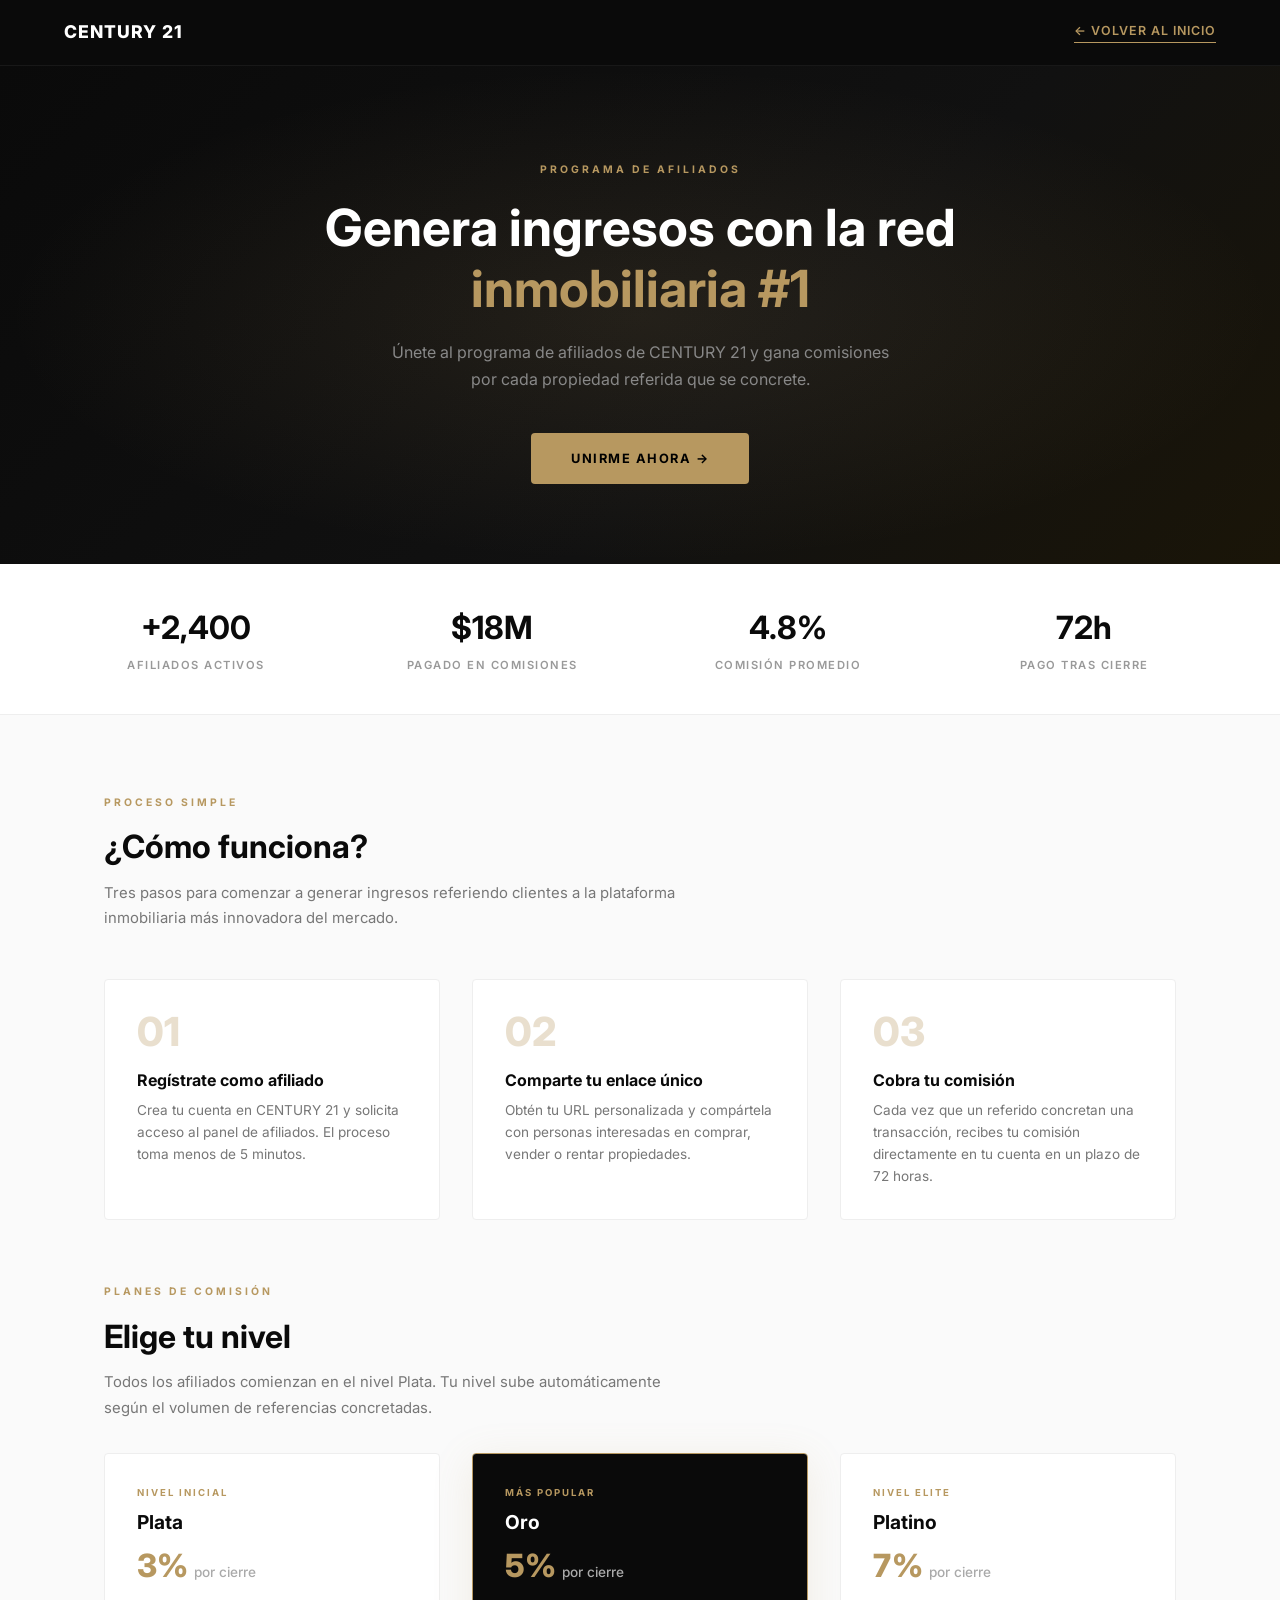
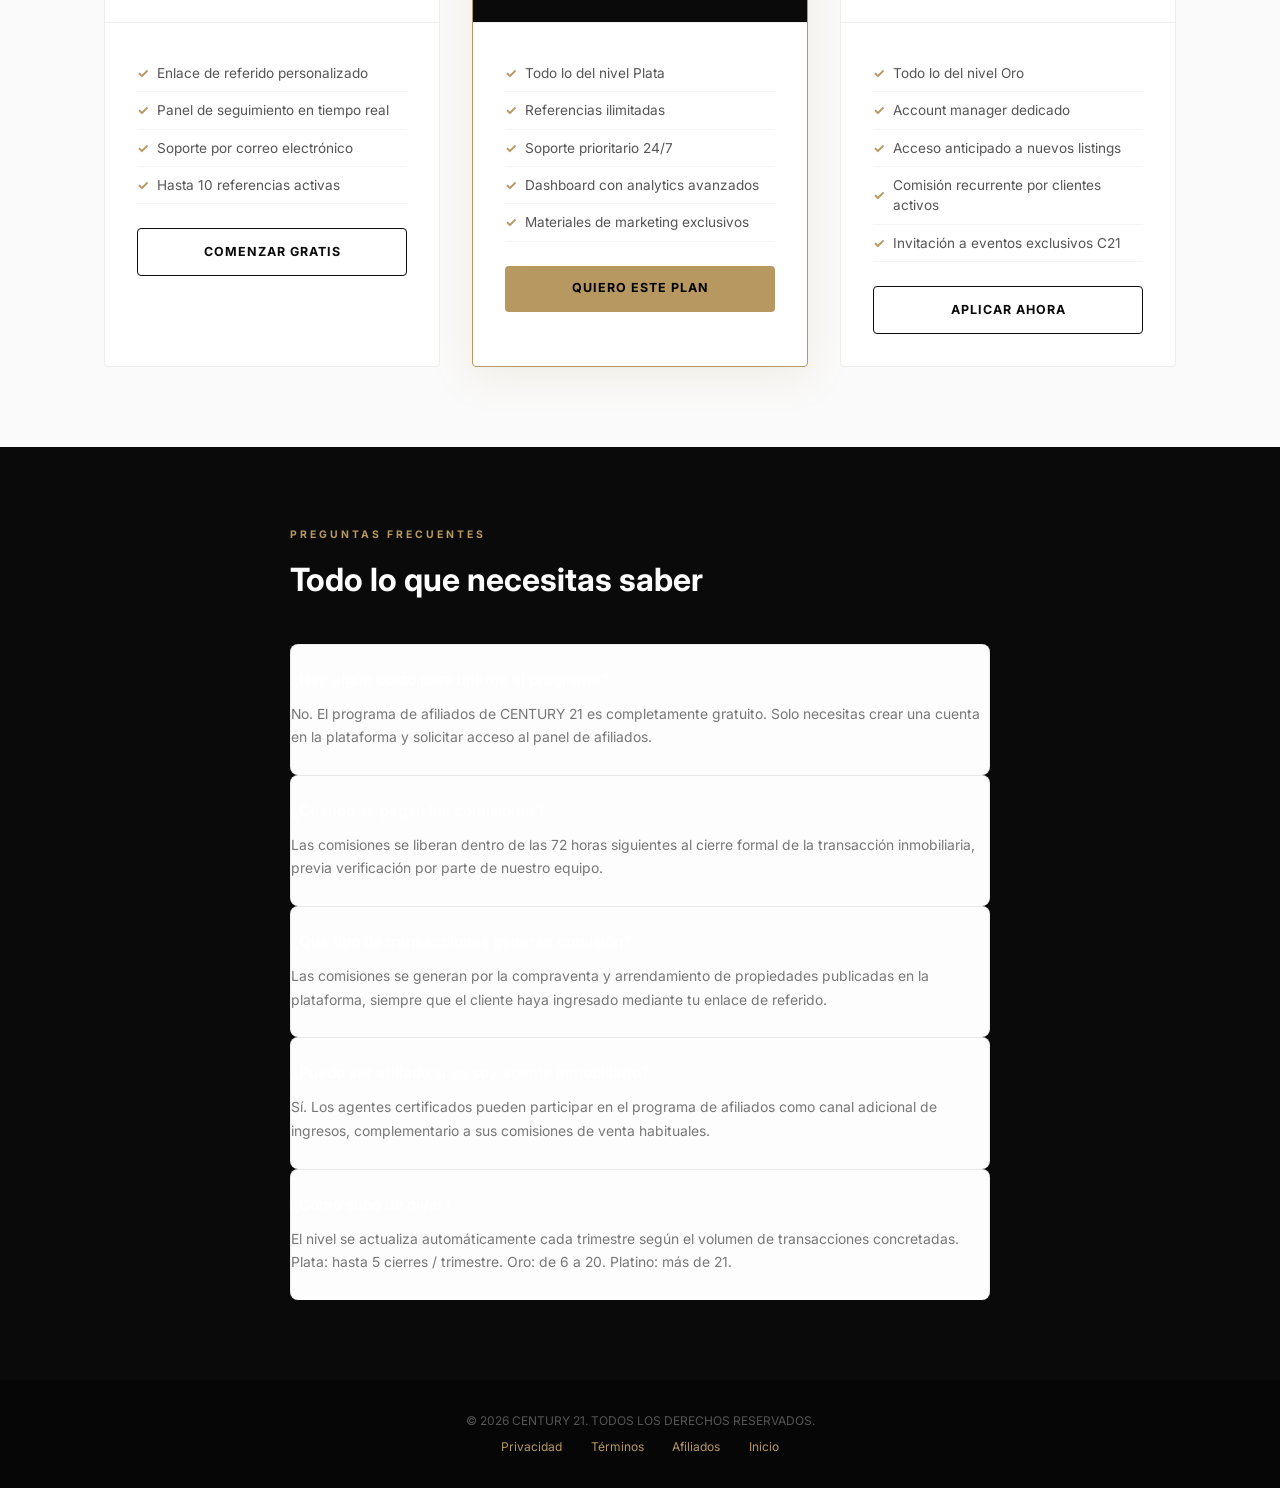
==== commit 97a6d197: "actualicé el archivo y se agrgeo nuevas funciones en publicar prpopiedad" ====
--- a/afiliados.html
+++ b/afiliados.html
@@ -1,17 +1,28 @@
 <!DOCTYPE html>
 <html lang="es">
+
 <head>
     <meta charset="UTF-8">
     <meta name="viewport" content="width=device-width, initial-scale=1.0">
     <title>Afiliados - CENTURY 21</title>
-    <meta name="description" content="Programa de afiliados CENTURY 21. Únete a la red inmobiliaria más poderosa y genera ingresos recomendando propiedades.">
+    <meta name="description"
+        content="Programa de afiliados CENTURY 21. Únete a la red inmobiliaria más poderosa y genera ingresos recomendando propiedades.">
     <link rel="preconnect" href="https://fonts.googleapis.com">
     <link rel="preconnect" href="https://fonts.gstatic.com" crossorigin>
     <link href="https://fonts.googleapis.com/css2?family=Inter:wght@300;400;500;600;700&display=swap" rel="stylesheet">
     <link rel="stylesheet" href="styles.css">
     <style>
-        :root { --gold: #B79860; --gold-hover: #a08550; --dark: #0A0A0A; }
-        body { background: #fafafa; font-family: 'Inter', sans-serif; margin: 0; }
+        :root {
+            --gold: #B79860;
+            --gold-hover: #a08550;
+            --dark: #0A0A0A;
+        }
+
+        body {
+            background: #fafafa;
+            font-family: 'Inter', sans-serif;
+            margin: 0;
+        }
 
         /* NAV */
         .legal-nav {
@@ -20,16 +31,34 @@
             display: flex;
             align-items: center;
             justify-content: space-between;
-            position: sticky; top: 0; z-index: 100;
-            border-bottom: 1px solid rgba(255,255,255,0.06);
-        }
-        .legal-nav-logo { color: #fff; font-weight: 800; font-size: 1.1rem; letter-spacing: 1px; text-decoration: none; }
+            position: sticky;
+            top: 0;
+            z-index: 100;
+            border-bottom: 1px solid rgba(255, 255, 255, 0.06);
+        }
+
+        .legal-nav-logo {
+            color: #fff;
+            font-weight: 800;
+            font-size: 1.1rem;
+            letter-spacing: 1px;
+            text-decoration: none;
+        }
+
         .legal-nav-back {
-            color: var(--gold); font-size: 0.78rem; font-weight: 600;
-            letter-spacing: 1px; text-decoration: none;
-            border-bottom: 1px solid var(--gold); padding-bottom: 2px; transition: opacity 0.2s;
-        }
-        .legal-nav-back:hover { opacity: 0.7; }
+            color: var(--gold);
+            font-size: 0.78rem;
+            font-weight: 600;
+            letter-spacing: 1px;
+            text-decoration: none;
+            border-bottom: 1px solid var(--gold);
+            padding-bottom: 2px;
+            transition: opacity 0.2s;
+        }
+
+        .legal-nav-back:hover {
+            opacity: 0.7;
+        }
 
         /* HERO */
         .af-hero {
@@ -39,16 +68,45 @@
             position: relative;
             overflow: hidden;
         }
+
         .af-hero::before {
             content: '';
             position: absolute;
             inset: 0;
-            background: radial-gradient(ellipse at center, rgba(183,152,96,0.12) 0%, transparent 70%);
-        }
-        .af-hero-label { font-size: 0.65rem; letter-spacing: 3px; font-weight: 700; color: var(--gold); margin-bottom: 1.2rem; position: relative; }
-        .af-hero h1 { font-size: 3.2rem; color: #fff; font-weight: 700; margin-bottom: 1.2rem; line-height: 1.2; position: relative; }
-        .af-hero h1 span { color: var(--gold); }
-        .af-hero p { color: #888; font-size: 1rem; max-width: 500px; margin: 0 auto 2.5rem; line-height: 1.7; position: relative; }
+            background: radial-gradient(ellipse at center, rgba(183, 152, 96, 0.12) 0%, transparent 70%);
+        }
+
+        .af-hero-label {
+            font-size: 0.65rem;
+            letter-spacing: 3px;
+            font-weight: 700;
+            color: var(--gold);
+            margin-bottom: 1.2rem;
+            position: relative;
+        }
+
+        .af-hero h1 {
+            font-size: 3.2rem;
+            color: #fff;
+            font-weight: 700;
+            margin-bottom: 1.2rem;
+            line-height: 1.2;
+            position: relative;
+        }
+
+        .af-hero h1 span {
+            color: var(--gold);
+        }
+
+        .af-hero p {
+            color: #888;
+            font-size: 1rem;
+            max-width: 500px;
+            margin: 0 auto 2.5rem;
+            line-height: 1.7;
+            position: relative;
+        }
+
         .af-cta {
             display: inline-block;
             background: var(--gold);
@@ -62,7 +120,12 @@
             transition: all 0.25s ease;
             position: relative;
         }
-        .af-cta:hover { background: var(--gold-hover); transform: translateY(-2px); box-shadow: 0 10px 30px rgba(183,152,96,0.3); }
+
+        .af-cta:hover {
+            background: var(--gold-hover);
+            transform: translateY(-2px);
+            box-shadow: 0 10px 30px rgba(183, 152, 96, 0.3);
+        }
 
         /* STATS BAR */
         .af-stats {
@@ -74,14 +137,50 @@
             gap: 2rem;
             text-align: center;
         }
-        .af-stat-num { font-size: 2rem; font-weight: 700; color: var(--dark); }
-        .af-stat-label { font-size: 0.7rem; letter-spacing: 1.5px; color: #999; margin-top: 0.3rem; font-weight: 600; }
+
+        .af-stat-num {
+            font-size: 2rem;
+            font-weight: 700;
+            color: var(--dark);
+        }
+
+        .af-stat-label {
+            font-size: 0.7rem;
+            letter-spacing: 1.5px;
+            color: #999;
+            margin-top: 0.3rem;
+            font-weight: 600;
+        }
 
         /* CÓMO FUNCIONA */
-        .af-section { padding: 5rem 5%; max-width: 1200px; margin: 0 auto; }
-        .af-section-label { font-size: 0.65rem; letter-spacing: 3px; font-weight: 700; color: var(--gold); margin-bottom: 0.8rem; }
-        .af-section h2 { font-size: 2rem; font-weight: 700; color: var(--dark); margin-bottom: 0.6rem; }
-        .af-section > p { color: #777; font-size: 0.93rem; line-height: 1.7; max-width: 600px; margin-bottom: 3rem; }
+        .af-section {
+            padding: 5rem 5%;
+            max-width: 1200px;
+            margin: 0 auto;
+        }
+
+        .af-section-label {
+            font-size: 0.65rem;
+            letter-spacing: 3px;
+            font-weight: 700;
+            color: var(--gold);
+            margin-bottom: 0.8rem;
+        }
+
+        .af-section h2 {
+            font-size: 2rem;
+            font-weight: 700;
+            color: var(--dark);
+            margin-bottom: 0.6rem;
+        }
+
+        .af-section>p {
+            color: #777;
+            font-size: 0.93rem;
+            line-height: 1.7;
+            max-width: 600px;
+            margin-bottom: 3rem;
+        }
 
         .steps-grid {
             display: grid;
@@ -89,6 +188,7 @@
             gap: 2rem;
             margin-bottom: 4rem;
         }
+
         .step-card {
             background: #fff;
             border: 1px solid #eee;
@@ -96,7 +196,12 @@
             border-radius: 4px;
             transition: box-shadow 0.2s, transform 0.2s;
         }
-        .step-card:hover { box-shadow: 0 12px 40px rgba(0,0,0,0.08); transform: translateY(-4px); }
+
+        .step-card:hover {
+            box-shadow: 0 12px 40px rgba(0, 0, 0, 0.08);
+            transform: translateY(-4px);
+        }
+
         .step-num {
             font-size: 2.5rem;
             font-weight: 800;
@@ -105,8 +210,20 @@
             line-height: 1;
             margin-bottom: 1rem;
         }
-        .step-card h3 { font-size: 1rem; font-weight: 700; color: var(--dark); margin-bottom: 0.5rem; }
-        .step-card p { font-size: 0.85rem; color: #777; line-height: 1.6; margin: 0; }
+
+        .step-card h3 {
+            font-size: 1rem;
+            font-weight: 700;
+            color: var(--dark);
+            margin-bottom: 0.5rem;
+        }
+
+        .step-card p {
+            font-size: 0.85rem;
+            color: #777;
+            line-height: 1.6;
+            margin: 0;
+        }
 
         /* PLANES */
         .plans-grid {
@@ -114,6 +231,7 @@
             grid-template-columns: repeat(3, 1fr);
             gap: 2rem;
         }
+
         .plan-card {
             border: 1px solid #eee;
             border-radius: 4px;
@@ -121,16 +239,25 @@
             background: #fff;
             transition: box-shadow 0.2s;
         }
-        .plan-card:hover { box-shadow: 0 16px 50px rgba(0,0,0,0.1); }
+
+        .plan-card:hover {
+            box-shadow: 0 16px 50px rgba(0, 0, 0, 0.1);
+        }
+
         .plan-card.featured {
             border-color: var(--gold);
-            box-shadow: 0 8px 40px rgba(183,152,96,0.15);
-        }
+            box-shadow: 0 8px 40px rgba(183, 152, 96, 0.15);
+        }
+
         .plan-header {
             padding: 2rem;
             border-bottom: 1px solid #f0f0f0;
         }
-        .plan-card.featured .plan-header { background: var(--dark); }
+
+        .plan-card.featured .plan-header {
+            background: var(--dark);
+        }
+
         .plan-tag {
             font-size: 0.6rem;
             letter-spacing: 2px;
@@ -138,21 +265,40 @@
             color: var(--gold);
             margin-bottom: 0.5rem;
         }
+
         .plan-name {
             font-size: 1.2rem;
             font-weight: 700;
             color: var(--dark);
             margin-bottom: 0.3rem;
         }
-        .plan-card.featured .plan-name { color: #fff; }
+
+        .plan-card.featured .plan-name {
+            color: #fff;
+        }
+
         .plan-commission {
             font-size: 2rem;
             font-weight: 800;
             color: var(--gold);
         }
-        .plan-commission span { font-size: 0.85rem; font-weight: 500; color: #aaa; }
-        .plan-body { padding: 2rem; }
-        .plan-features { list-style: none; padding: 0; margin: 0 0 1.5rem; }
+
+        .plan-commission span {
+            font-size: 0.85rem;
+            font-weight: 500;
+            color: #aaa;
+        }
+
+        .plan-body {
+            padding: 2rem;
+        }
+
+        .plan-features {
+            list-style: none;
+            padding: 0;
+            margin: 0 0 1.5rem;
+        }
+
         .plan-features li {
             font-size: 0.85rem;
             color: #555;
@@ -162,7 +308,13 @@
             align-items: center;
             gap: 0.5rem;
         }
-        .plan-features li::before { content: '✓'; color: var(--gold); font-weight: 700; }
+
+        .plan-features li::before {
+            content: '✓';
+            color: var(--gold);
+            font-weight: 700;
+        }
+
         .plan-btn {
             display: block;
             text-align: center;
@@ -174,22 +326,64 @@
             text-decoration: none;
             transition: all 0.2s;
         }
+
         .plan-btn-outline {
             border: 1px solid var(--dark);
             color: var(--dark);
         }
-        .plan-btn-outline:hover { background: var(--dark); color: #fff; }
-        .plan-btn-gold { background: var(--gold); color: #000; }
-        .plan-btn-gold:hover { background: var(--gold-hover); }
+
+        .plan-btn-outline:hover {
+            background: var(--dark);
+            color: #fff;
+        }
+
+        .plan-btn-gold {
+            background: var(--gold);
+            color: #000;
+        }
+
+        .plan-btn-gold:hover {
+            background: var(--gold-hover);
+        }
 
         /* FAQ */
-        .af-faq { padding: 5rem 5%; background: var(--dark); }
-        .af-faq-inner { max-width: 700px; margin: 0 auto; }
-        .af-faq .af-section-label { color: var(--gold); }
-        .af-faq h2 { color: #fff; font-size: 2rem; margin-bottom: 2.5rem; }
-        .faq-item { border-bottom: 1px solid rgba(255,255,255,0.06); padding: 1.5rem 0; }
-        .faq-q { font-size: 0.95rem; font-weight: 600; color: #fff; margin-bottom: 0.7rem; }
-        .faq-a { font-size: 0.87rem; color: #777; line-height: 1.7; }
+        .af-faq {
+            padding: 5rem 5%;
+            background: var(--dark);
+        }
+
+        .af-faq-inner {
+            max-width: 700px;
+            margin: 0 auto;
+        }
+
+        .af-faq .af-section-label {
+            color: var(--gold);
+        }
+
+        .af-faq h2 {
+            color: #fff;
+            font-size: 2rem;
+            margin-bottom: 2.5rem;
+        }
+
+        .faq-item {
+            border-bottom: 1px solid rgba(255, 255, 255, 0.06);
+            padding: 1.5rem 0;
+        }
+
+        .faq-q {
+            font-size: 0.95rem;
+            font-weight: 600;
+            color: #fff;
+            margin-bottom: 0.7rem;
+        }
+
+        .faq-a {
+            font-size: 0.87rem;
+            color: #777;
+            line-height: 1.7;
+        }
 
         /* FOOTER */
         .legal-footer {
@@ -199,16 +393,33 @@
             padding: 2rem 5%;
             font-size: 0.75rem;
         }
-        .legal-footer a { color: var(--gold); text-decoration: none; margin: 0 0.8rem; }
+
+        .legal-footer a {
+            color: var(--gold);
+            text-decoration: none;
+            margin: 0 0.8rem;
+        }
 
         @media (max-width: 768px) {
-            .af-stats      { grid-template-columns: 1fr 1fr; }
-            .steps-grid    { grid-template-columns: 1fr; }
-            .plans-grid    { grid-template-columns: 1fr; }
-            .af-hero h1    { font-size: 2rem; }
+            .af-stats {
+                grid-template-columns: 1fr 1fr;
+            }
+
+            .steps-grid {
+                grid-template-columns: 1fr;
+            }
+
+            .plans-grid {
+                grid-template-columns: 1fr;
+            }
+
+            .af-hero h1 {
+                font-size: 2rem;
+            }
         }
     </style>
 </head>
+
 <body>
 
     <nav class="legal-nav">
@@ -220,7 +431,8 @@
     <section class="af-hero">
         <div class="af-hero-label">PROGRAMA DE AFILIADOS</div>
         <h1>Genera ingresos con la red<br><span>inmobiliaria #1</span></h1>
-        <p>Únete al programa de afiliados de CENTURY 21 y gana comisiones por cada propiedad referida que se concrete.</p>
+        <p>Únete al programa de afiliados de CENTURY 21 y gana comisiones por cada propiedad referida que se concrete.
+        </p>
         <a href="register.html" class="af-cta">UNIRME AHORA →</a>
     </section>
 
@@ -248,30 +460,35 @@
     <section class="af-section">
         <div class="af-section-label">PROCESO SIMPLE</div>
         <h2>¿Cómo funciona?</h2>
-        <p>Tres pasos para comenzar a generar ingresos referiendo clientes a la plataforma inmobiliaria más innovadora del mercado.</p>
+        <p>Tres pasos para comenzar a generar ingresos referiendo clientes a la plataforma inmobiliaria más innovadora
+            del mercado.</p>
 
         <div class="steps-grid">
             <div class="step-card">
                 <div class="step-num">01</div>
                 <h3>Regístrate como afiliado</h3>
-                <p>Crea tu cuenta en CENTURY 21 y solicita acceso al panel de afiliados. El proceso toma menos de 5 minutos.</p>
+                <p>Crea tu cuenta en CENTURY 21 y solicita acceso al panel de afiliados. El proceso toma menos de 5
+                    minutos.</p>
             </div>
             <div class="step-card">
                 <div class="step-num">02</div>
                 <h3>Comparte tu enlace único</h3>
-                <p>Obtén tu URL personalizada y compártela con personas interesadas en comprar, vender o rentar propiedades.</p>
+                <p>Obtén tu URL personalizada y compártela con personas interesadas en comprar, vender o rentar
+                    propiedades.</p>
             </div>
             <div class="step-card">
                 <div class="step-num">03</div>
                 <h3>Cobra tu comisión</h3>
-                <p>Cada vez que un referido concretan una transacción, recibes tu comisión directamente en tu cuenta en un plazo de 72 horas.</p>
+                <p>Cada vez que un referido concretan una transacción, recibes tu comisión directamente en tu cuenta en
+                    un plazo de 72 horas.</p>
             </div>
         </div>
 
         <!-- Planes -->
         <div class="af-section-label">PLANES DE COMISIÓN</div>
         <h2>Elige tu nivel</h2>
-        <p style="margin-bottom: 2rem;">Todos los afiliados comienzan en el nivel Plata. Tu nivel sube automáticamente según el volumen de referencias concretadas.</p>
+        <p style="margin-bottom: 2rem;">Todos los afiliados comienzan en el nivel Plata. Tu nivel sube automáticamente
+            según el volumen de referencias concretadas.</p>
 
         <div class="plans-grid">
             <div class="plan-card">
@@ -337,23 +554,30 @@
 
             <div class="faq-item">
                 <div class="faq-q">¿Hay algún costo para unirme al programa?</div>
-                <div class="faq-a">No. El programa de afiliados de CENTURY 21 es completamente gratuito. Solo necesitas crear una cuenta en la plataforma y solicitar acceso al panel de afiliados.</div>
+                <div class="faq-a">No. El programa de afiliados de CENTURY 21 es completamente gratuito. Solo necesitas
+                    crear una cuenta en la plataforma y solicitar acceso al panel de afiliados.</div>
             </div>
             <div class="faq-item">
                 <div class="faq-q">¿Cuándo se pagan las comisiones?</div>
-                <div class="faq-a">Las comisiones se liberan dentro de las 72 horas siguientes al cierre formal de la transacción inmobiliaria, previa verificación por parte de nuestro equipo.</div>
+                <div class="faq-a">Las comisiones se liberan dentro de las 72 horas siguientes al cierre formal de la
+                    transacción inmobiliaria, previa verificación por parte de nuestro equipo.</div>
             </div>
             <div class="faq-item">
                 <div class="faq-q">¿Qué tipo de transacciones generan comisión?</div>
-                <div class="faq-a">Las comisiones se generan por la compraventa y arrendamiento de propiedades publicadas en la plataforma, siempre que el cliente haya ingresado mediante tu enlace de referido.</div>
+                <div class="faq-a">Las comisiones se generan por la compraventa y arrendamiento de propiedades
+                    publicadas en la plataforma, siempre que el cliente haya ingresado mediante tu enlace de referido.
+                </div>
             </div>
             <div class="faq-item">
                 <div class="faq-q">¿Puedo ser afiliado si ya soy agente inmobiliario?</div>
-                <div class="faq-a">Sí. Los agentes certificados pueden participar en el programa de afiliados como canal adicional de ingresos, complementario a sus comisiones de venta habituales.</div>
+                <div class="faq-a">Sí. Los agentes certificados pueden participar en el programa de afiliados como canal
+                    adicional de ingresos, complementario a sus comisiones de venta habituales.</div>
             </div>
             <div class="faq-item">
                 <div class="faq-q">¿Cómo subo de nivel?</div>
-                <div class="faq-a">El nivel se actualiza automáticamente cada trimestre según el volumen de transacciones concretadas. Plata: hasta 5 cierres / trimestre. Oro: de 6 a 20. Platino: más de 21.</div>
+                <div class="faq-a">El nivel se actualiza automáticamente cada trimestre según el volumen de
+                    transacciones concretadas. Plata: hasta 5 cierres / trimestre. Oro: de 6 a 20. Platino: más de 21.
+                </div>
             </div>
         </div>
     </section>
@@ -369,4 +593,5 @@
     </footer>
 
 </body>
-</html>
+
+</html>
--- a/styles.css
+++ b/styles.css
@@ -272,6 +272,13 @@
     background: var(--light-gray);
     box-shadow: 0 4px 12px rgba(0, 0, 0, 0.08);
     transform: translateY(-1px);
+}
+
+.btn-social-full {
+    width: 100%;
+    padding: 0.9rem 1.5rem;
+    font-size: 0.85rem;
+    letter-spacing: 0.5px;
 }
 
 .apply-membership {
@@ -610,6 +617,31 @@
 .heart-icon {
     cursor: pointer;
     color: var(--dark-gray);
+    transition: transform 0.2s ease, fill 0.2s ease;
+    flex-shrink: 0;
+}
+
+.heart-icon:hover {
+    transform: scale(1.2);
+    color: #B79860;
+}
+
+.heart-icon.favorited {
+    fill: #B79860;
+    stroke: #B79860;
+}
+
+.heart-icon-sm {
+    width: 18px;
+    height: 18px;
+}
+
+.card-info-small .card-price-row {
+    margin-bottom: 0.2rem;
+}
+
+.card-info-small .card-price-row h4 {
+    margin-bottom: 0;
 }
 
 .card-info-large p {
@@ -796,39 +828,43 @@
 
 .ai-body {
     flex: 1;
+    overflow-y: auto;
     display: flex;
     flex-direction: column;
     align-items: center;
-    justify-content: center;
-    padding: 2rem 5%;
-    max-width: 800px;
+    justify-content: flex-start;
+    padding: 2rem 5% 3rem;
+    width: 100%;
+    max-width: 820px;
     margin: 0 auto;
     text-align: center;
+    box-sizing: border-box;
 }
 
 .ai-body h2 {
-    font-size: 3.5rem;
-    font-weight: 700;
-    margin-bottom: 1rem;
-}
-
-.ai-body p {
-    font-size: 1.1rem;
+    font-size: 2.6rem;
+    font-weight: 700;
+    margin-bottom: 0.8rem;
+    line-height: 1.2;
+}
+
+.ai-body > p {
+    font-size: 0.95rem;
     color: #aaa;
-    margin-bottom: 3rem;
-    max-width: 600px;
+    margin-bottom: 1.5rem;
+    max-width: 580px;
 }
 
 .ai-search-box {
     background: var(--ai-panel);
-    border: 1px solid rgba(255, 255, 255, 0.1);
+    border: 1px solid rgba(255,255,255,0.1);
     border-radius: 8px;
     display: flex;
     align-items: center;
     width: 100%;
-    padding: 0.5rem 1rem;
-    margin-bottom: 2rem;
-    box-shadow: 0 10px 30px rgba(0, 0, 0, 0.5);
+    padding: 0.4rem 1rem;
+    margin-bottom: 1rem;
+    box-shadow: 0 6px 20px rgba(0,0,0,0.4);
 }
 
 .ai-search-box input {
@@ -863,10 +899,11 @@
 .semantic-matches {
     width: 100%;
     background: var(--ai-panel);
-    border: 1px solid rgba(255, 255, 255, 0.05);
+    border: 1px solid rgba(255,255,255,0.05);
     border-radius: 8px;
-    overflow: hidden;
+    overflow: visible;   /* el scroll lo maneja .ai-body */
     text-align: left;
+    margin-bottom: 1rem;
 }
 
 .matches-header {
@@ -880,46 +917,67 @@
 
 .matches-grid {
     display: grid;
-    grid-template-columns: 1fr 1fr;
-    border-bottom: 1px solid rgba(255, 255, 255, 0.05);
+    grid-template-columns: repeat(2, 1fr);
+    gap: 1px;
+    background: rgba(255,255,255,0.05);
+    border-bottom: 1px solid rgba(255,255,255,0.05);
+    /* Sin overflow propio: el scroll queda en .ai-body */
 }
 
 .match-card {
     display: flex;
-    padding: 1.5rem;
-    gap: 1rem;
-    border-right: 1px solid rgba(255, 255, 255, 0.05);
-    transition: background 0.3s;
+    flex-direction: column;
+    background: var(--ai-panel);
+    transition: background 0.25s;
     cursor: pointer;
+    overflow: hidden;
 }
 
 .match-card:hover {
-    background: rgba(255, 255, 255, 0.02);
-}
-
+    background: rgba(255,255,255,0.04);
+}
+
+/* Imagen de tarjeta (sin wrapper nuevo — fallback para tarjetas sin wrap) */
 .match-img {
-    width: 60px;
-    height: 60px;
-    border-radius: 4px;
+    width: 100%;
+    height: 130px;
     object-fit: cover;
+    display: block;
+    flex-shrink: 0;
+}
+
+.match-info {
+    padding: 0.9rem 1rem 1rem;
+    display: flex;
+    flex-direction: column;
+    gap: 0.25rem;
+    flex: 1;
 }
 
 .match-info h5 {
     color: var(--gold);
+    font-size: 0.68rem;
+    letter-spacing: 1px;
+    margin: 0;
+}
+
+.match-info h4 {
+    font-size: 0.9rem;
+    font-weight: 600;
+    margin: 0;
+    line-height: 1.3;
+    white-space: nowrap;
+    overflow: hidden;
+    text-overflow: ellipsis;
+}
+
+.match-info p {
     font-size: 0.75rem;
-    letter-spacing: 1px;
-    margin-bottom: 0.2rem;
-}
-
-.match-info h4 {
-    font-size: 1rem;
-    margin-bottom: 0.2rem;
-}
-
-.match-info p {
-    font-size: 0.8rem;
     color: #888;
     margin: 0;
+    white-space: nowrap;
+    overflow: hidden;
+    text-overflow: ellipsis;
 }
 
 .matches-footer {
@@ -2339,4 +2397,304 @@
     .visit-form-side   { padding: 2rem 1.5rem; }
     .profile-card-body { padding: 1.5rem; }
     .time-slots-grid   { grid-template-columns: repeat(2, 1fr); }
+}
+
+/* ==========================================================================
+   AI MODAL — Rediseño con chips de ciudad y sugerencias
+   ========================================================================== */
+
+/* Badge "BÚSQUEDA SEMÁNTICA · IA" */
+.ai-badge-label {
+    display: inline-flex;
+    align-items: center;
+    gap: 8px;
+    font-size: 0.6rem;
+    letter-spacing: 2.5px;
+    font-weight: 700;
+    color: var(--gold);
+    margin-bottom: 1.2rem;
+    background: rgba(183,152,96,0.08);
+    border: 1px solid rgba(183,152,96,0.2);
+    padding: 6px 14px;
+    border-radius: 20px;
+}
+.ai-badge-dot {
+    width: 6px;
+    height: 6px;
+    border-radius: 50%;
+    background: var(--gold);
+    animation: pulseDot 1.8s ease-in-out infinite;
+    flex-shrink: 0;
+}
+@keyframes pulseDot {
+    0%, 100% { opacity: 1; transform: scale(1); }
+    50%       { opacity: 0.4; transform: scale(0.6); }
+}
+
+/* Chips de ciudad */
+.ai-city-chips {
+    display: flex;
+    flex-wrap: wrap;
+    gap: 0.5rem;
+    justify-content: center;
+    margin-bottom: 1.8rem;
+}
+.ai-city-chip {
+    font-size: 0.72rem;
+    font-weight: 600;
+    letter-spacing: 0.5px;
+    color: #bbb;
+    background: rgba(255,255,255,0.04);
+    border: 1px solid rgba(255,255,255,0.1);
+    border-radius: 20px;
+    padding: 5px 14px;
+    cursor: pointer;
+    transition: all 0.2s ease;
+    user-select: none;
+}
+.ai-city-chip:hover,
+.ai-city-chip.active-city {
+    background: rgba(183,152,96,0.12);
+    border-color: var(--gold);
+    color: var(--gold);
+    transform: translateY(-1px);
+}
+
+/* Sugerencias populares */
+.ai-suggestions {
+    display: flex;
+    flex-wrap: wrap;
+    align-items: center;
+    gap: 0.5rem;
+    justify-content: center;
+    margin-bottom: 1.5rem;
+}
+.ai-suggestion-label {
+    font-size: 0.58rem;
+    letter-spacing: 1.5px;
+    font-weight: 700;
+    color: #555;
+    white-space: nowrap;
+}
+.ai-suggestion-chip {
+    background: transparent;
+    border: 1px solid rgba(255,255,255,0.07);
+    border-radius: 4px;
+    color: #777;
+    font-size: 0.75rem;
+    font-family: inherit;
+    padding: 5px 12px;
+    cursor: pointer;
+    transition: all 0.2s;
+    text-align: left;
+    line-height: 1.3;
+}
+.ai-suggestion-chip:hover {
+    background: rgba(255,255,255,0.03);
+    border-color: rgba(183,152,96,0.35);
+    color: #ccc;
+}
+
+/* Mejoras en el header de resultados */
+.matches-header {
+    display: flex;
+    align-items: center;
+    justify-content: space-between;
+    gap: 1rem;
+}
+.matches-city-tag {
+    font-size: 0.65rem;
+    font-weight: 700;
+    letter-spacing: 1.5px;
+    color: var(--gold);
+    background: rgba(183,152,96,0.1);
+    border: 1px solid rgba(183,152,96,0.2);
+    padding: 2px 10px;
+    border-radius: 20px;
+}
+
+/* Footer de resultados mejorado */
+.matches-footer {
+    display: flex;
+    justify-content: space-between;
+    align-items: center;
+    flex-wrap: wrap;
+    gap: 0.5rem;
+}
+.matches-footer-actions {
+    display: flex;
+    align-items: center;
+    gap: 1rem;
+}
+.btn-save-search-ai {
+    background: transparent;
+    border: 1px solid rgba(183,152,96,0.4);
+    color: var(--gold);
+    font-size: 0.72rem;
+    font-weight: 600;
+    letter-spacing: 0.5px;
+    font-family: inherit;
+    padding: 4px 12px;
+    border-radius: 4px;
+    cursor: pointer;
+    transition: all 0.2s;
+}
+.btn-save-search-ai:hover {
+    background: rgba(183,152,96,0.1);
+    border-color: var(--gold);
+}
+
+/* ==========================================================================
+   AI RESULTADOS — badges y precio en tarjetas de match
+   ========================================================================== */
+.match-img-wrap {
+    position: relative;
+    width: 100%;
+    overflow: hidden;
+    border-radius: 4px 4px 0 0;
+    flex-shrink: 0;
+}
+.match-img-wrap .match-img {
+    width: 100%;
+    height: 130px;
+    object-fit: cover;
+    display: block;
+    transition: transform 0.4s ease;
+}
+.match-card:hover .match-img { transform: scale(1.05); }
+
+/* Badge "GENERADO POR IA" */
+.sim-badge {
+    position: absolute;
+    top: 8px;
+    left: 8px;
+    background: linear-gradient(135deg, #B79860, #8a6f3c);
+    color: #000;
+    font-size: 0.58rem;
+    font-weight: 800;
+    letter-spacing: 1.2px;
+    padding: 3px 9px;
+    border-radius: 20px;
+    pointer-events: none;
+    white-space: nowrap;
+}
+.sim-badge-real {
+    background: linear-gradient(135deg, #2d6a4f, #1b4332);
+    color: #d8f3dc;
+}
+
+/* Precio en tarjeta IA */
+.match-price-ai {
+    font-size: 0.82rem;
+    font-weight: 700;
+    color: var(--gold) !important;
+    margin: 2px 0 4px !important;
+}
+
+/* Badge "IA" en tarjetas de la sección principal (filtro) */
+.badge-sim-ai {
+    position: absolute;
+    top: 12px;
+    left: 12px;
+    background: linear-gradient(135deg, #B79860, #8a6f3c);
+    color: #000;
+    font-size: 0.6rem;
+    font-weight: 800;
+    letter-spacing: 1.5px;
+    padding: 3px 10px;
+    border-radius: 20px;
+    z-index: 2;
+    pointer-events: none;
+}
+
+/* Ubicación en tarjeta simulada de la sección principal */
+.sim-location-tag {
+    font-size: 0.72rem !important;
+    color: #999 !important;
+    margin-top: 4px !important;
+}
+
+/* ==========================================================================
+   FAQ SECTION (ISO/IEC 26514:2008 Compliance)
+   ========================================================================== */
+.faq-section {
+    padding: 6rem 5%;
+    background-color: var(--white);
+    border-top: 1px solid #eaeaea;
+}
+
+.faq-container {
+    max-width: 800px;
+    margin: 0 auto;
+}
+
+.faq-title {
+    font-size: 1.8rem;
+    font-weight: 700;
+    text-align: center;
+    margin-bottom: 0.5rem;
+    color: var(--dark-gray);
+    letter-spacing: 1px;
+}
+
+.faq-subtitle {
+    text-align: center;
+    color: #666;
+    margin-bottom: 3rem;
+    font-size: 0.95rem;
+}
+
+.faq-list {
+    display: flex;
+    flex-direction: column;
+    gap: 1.2rem;
+}
+
+.faq-item {
+    background: #fdfdfd;
+    border: 1px solid #eaeaea;
+    border-radius: 8px;
+    overflow: hidden;
+    transition: all 0.3s ease;
+}
+
+.faq-item:hover {
+    border-color: var(--gold);
+    box-shadow: 0 4px 12px rgba(183, 152, 96, 0.1);
+}
+
+.faq-item summary {
+    padding: 1.5rem;
+    font-size: 1.1rem;
+    font-weight: 600;
+    cursor: pointer;
+    list-style: none;
+    position: relative;
+    color: var(--dark-gray);
+}
+
+.faq-item summary::-webkit-details-marker {
+    display: none;
+}
+
+.faq-item summary::after {
+    content: '+';
+    position: absolute;
+    right: 1.5rem;
+    font-size: 1.5rem;
+    font-weight: 300;
+    color: var(--gold);
+    transition: transform 0.3s ease;
+}
+
+.faq-item[open] summary::after {
+    content: '-';
+    transform: rotate(180deg);
+}
+
+.faq-content {
+    padding: 0 1.5rem 1.5rem;
+    color: #555;
+    line-height: 1.6;
+    font-size: 0.95rem;
 }
